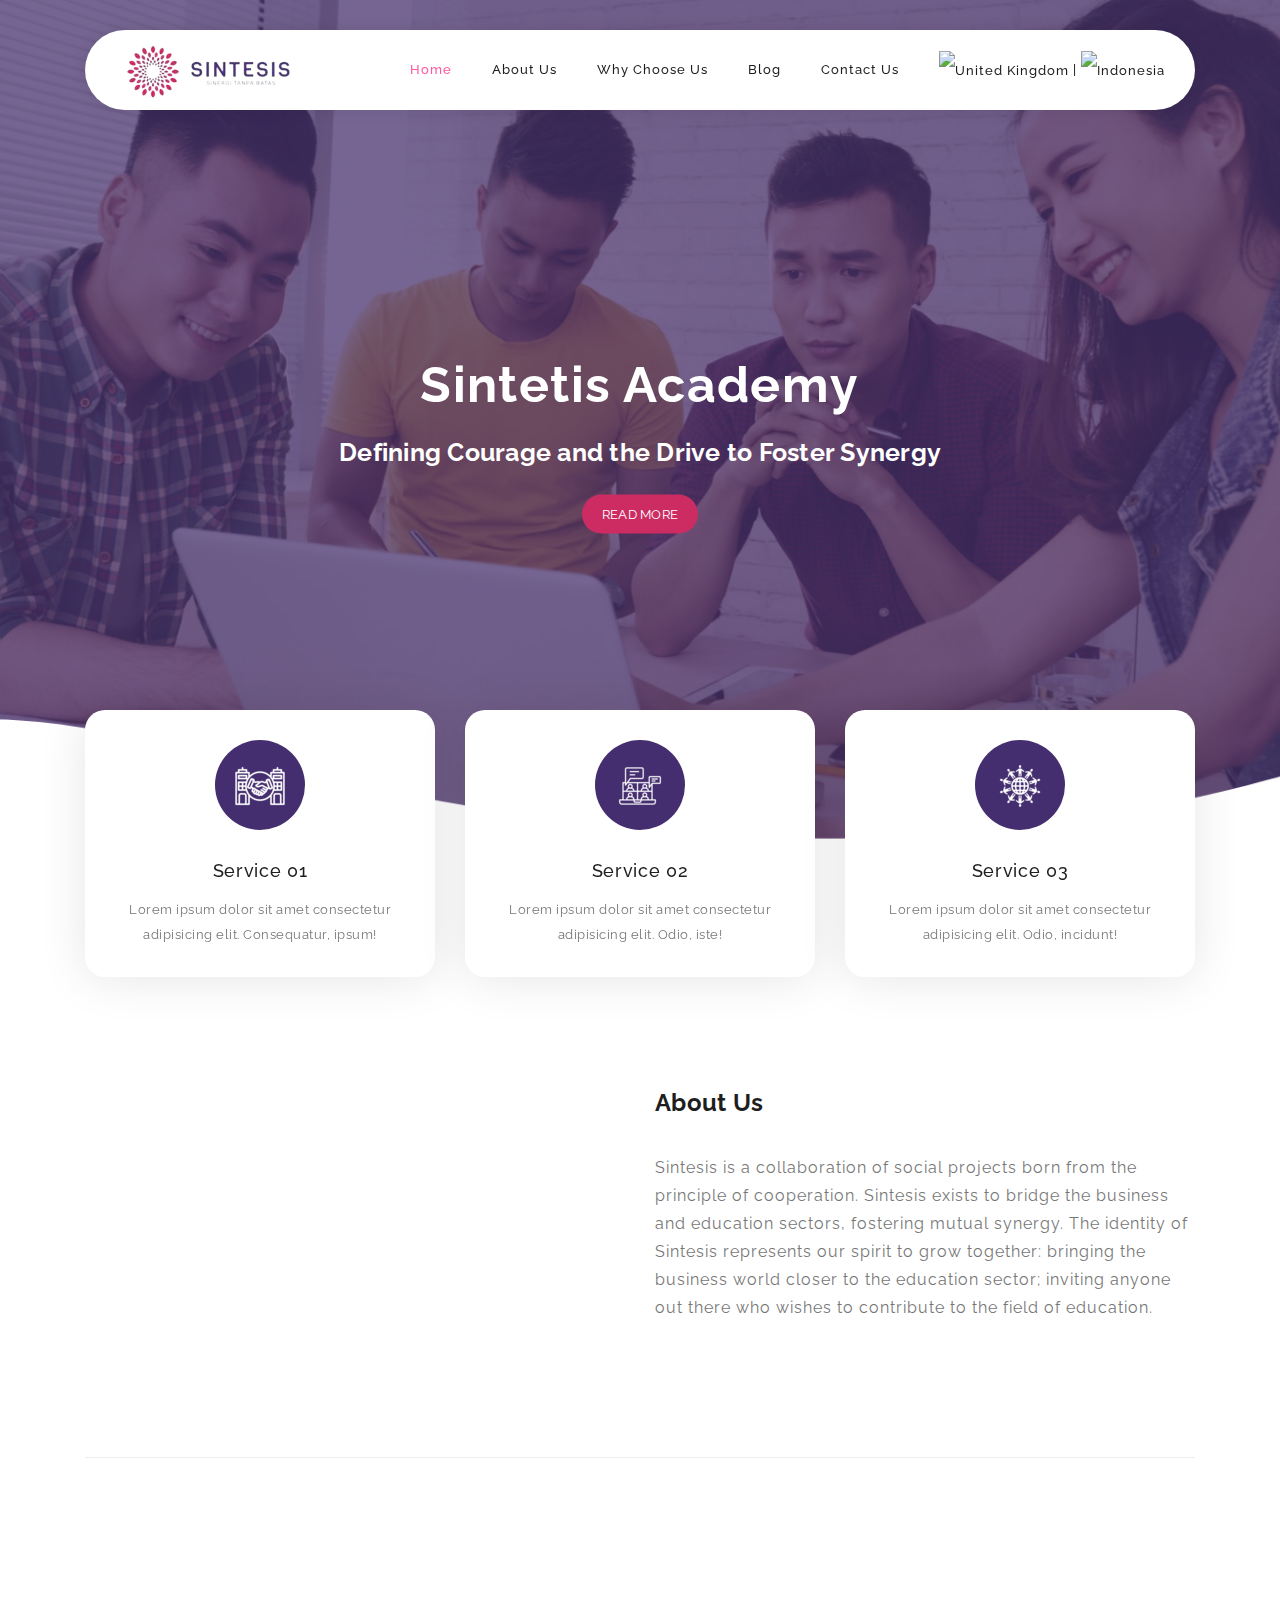
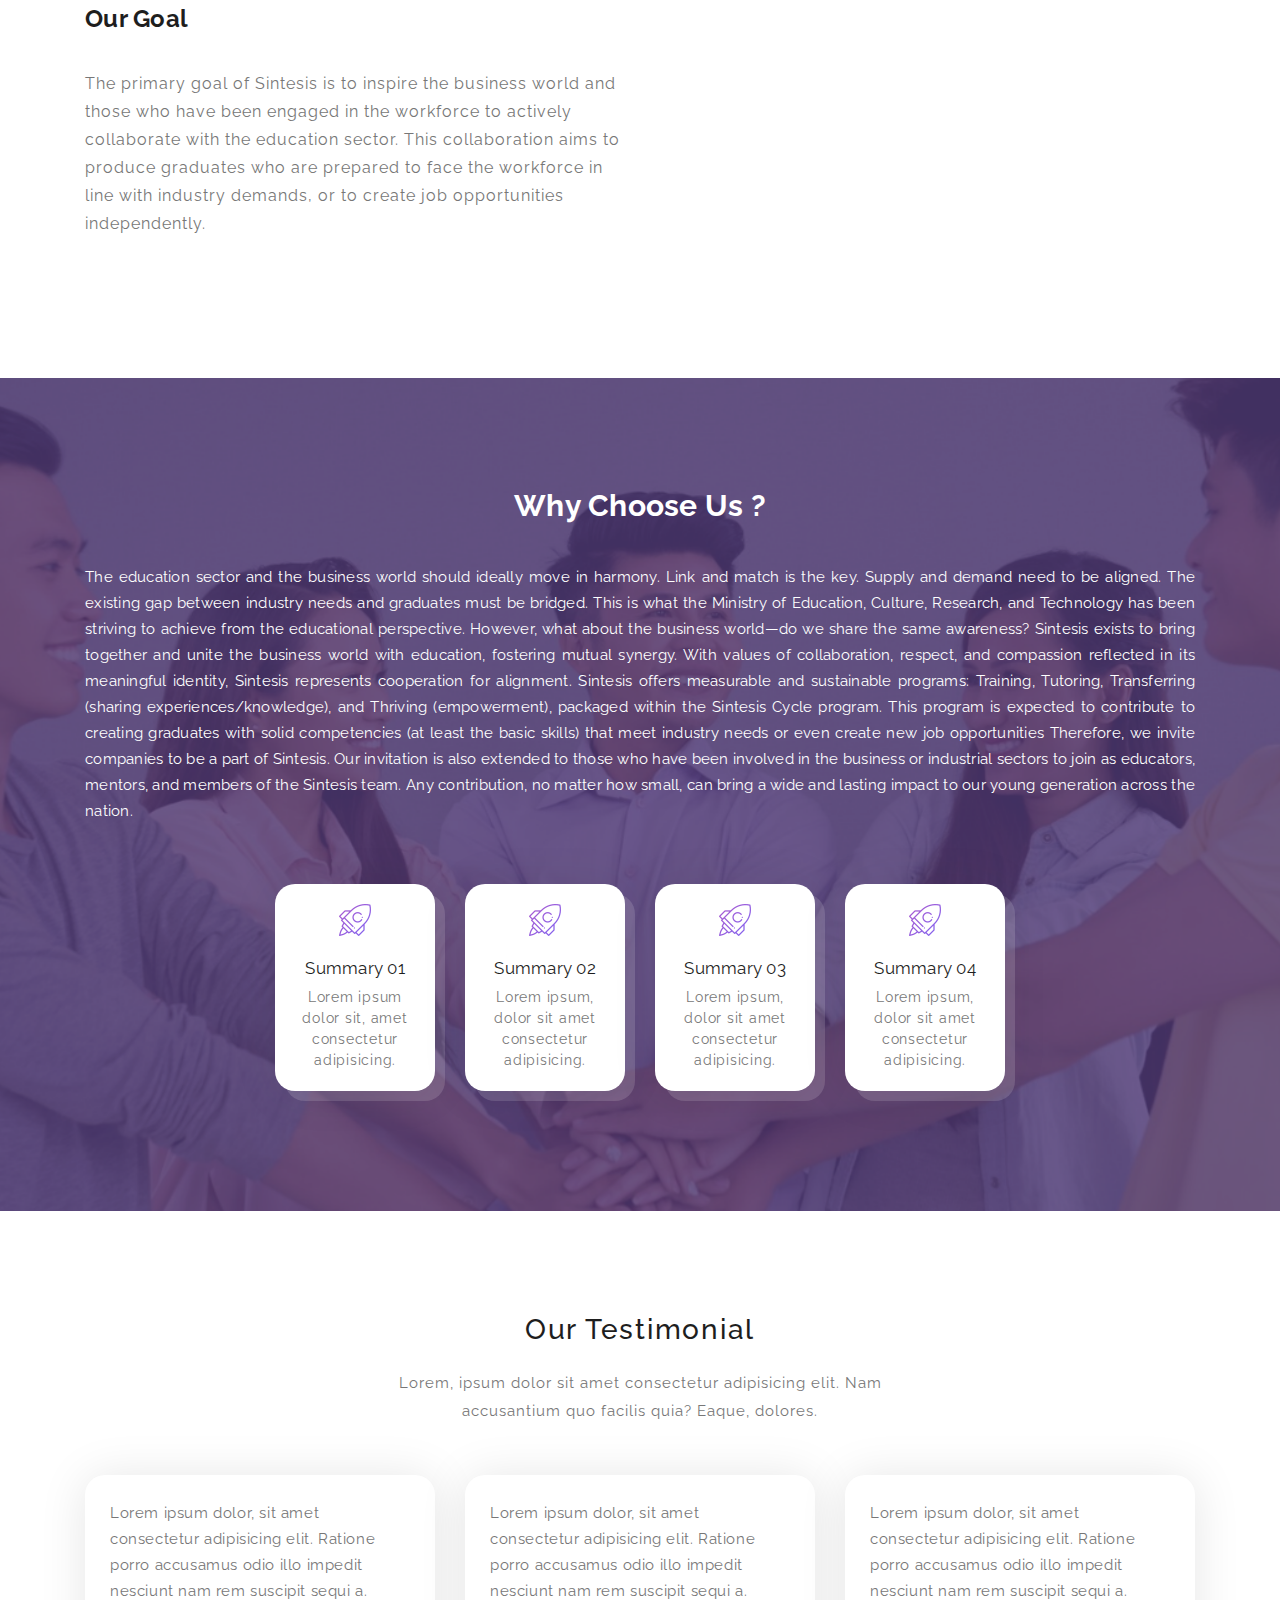
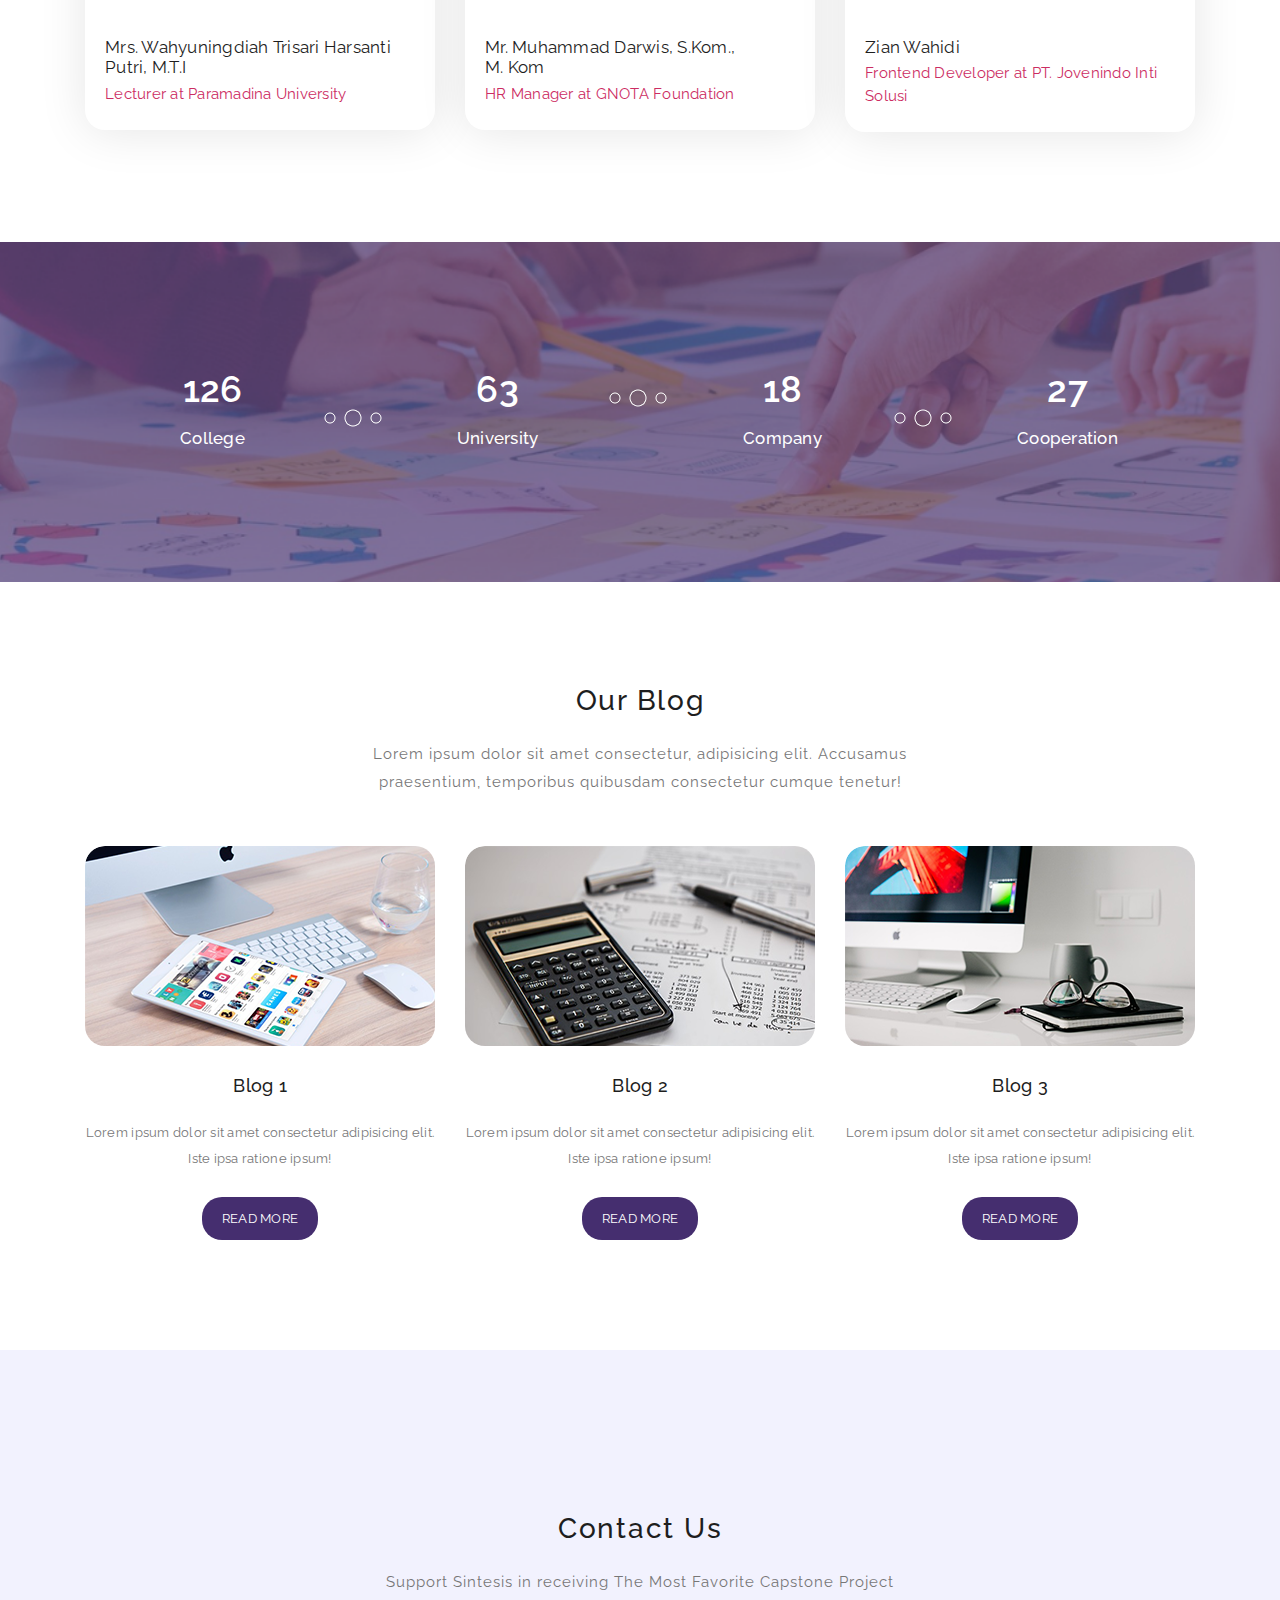
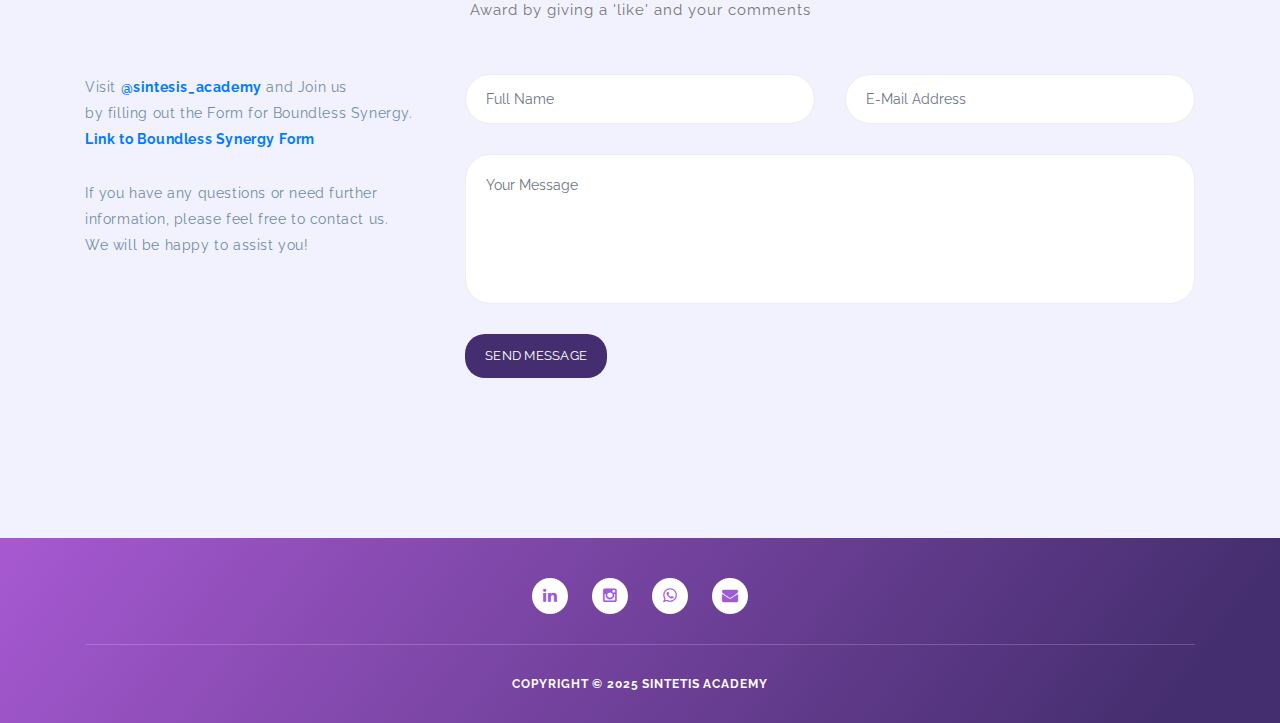
==== EN/index.html @ 459bd663 "add EN language" ====
<!DOCTYPE html>
<html lang="en">

  <head>

    <meta charset="utf-8">
    <meta name="viewport" content="width=device-width, initial-scale=1, shrink-to-fit=no">
    <link href="https://fonts.googleapis.com/css?family=Raleway:100,300,400,500,700,900" rel="stylesheet">
    <link rel="shortcut icon" href="/assets/images/fav.png" type="image/svg+xml">

    <title>Sintetis Academy</title>
    <meta content="Sintetis Academy, Academy Paramadina" name="keywords">
    <meta content="Sintesis merupakan kolaborasi project sosial yang terlahir dengan mengedepankan prinsip kolaborasi. Sintesis hadir untuk mewadahi dunia usaha dan dunia pendidikan untuk saling bersinergi." name="description">
    <meta content="zianwhd" name="author">
  
    <meta prefix="og: http://ogp.me/ns#" property="og:title" content="Sintetis Academy" />
    <meta prefix="og: http://ogp.me/ns#" property="og:type" content="website" />
    <meta prefix="og: http://ogp.me/ns#" property="og:description" content="Sintesis merupakan kolaborasi project sosial yang terlahir dengan mengedepankan prinsip kolaborasi. Sintesis hadir untuk mewadahi dunia usaha dan dunia pendidikan untuk saling bersinergi." />
    <meta prefix="og: http://ogp.me/ns#" property="og:image" content="https://ziianw.github.io/sintetis-academy/assets/images/highlight.png" />
    <meta prefix="og: http://ogp.me/ns#" property="og:url" content="https://ziianw.github.io/sintetis-academy" />

    <!-- Additional CSS Files -->
    <link rel="stylesheet" type="text/css" href="/assets/css/bootstrap.min.css">
    <link rel="stylesheet" href="/assets/css/style.css">
    <link rel="stylesheet" type="text/css" href="/assets/css/font-awesome.css">
    </head>
    
    <body>
    
    <!-- ***** Preloader Start ***** -->
    <!-- <div id="preloader">
        <div class="jumper">
            <div></div>
            <div></div>
            <div></div>
        </div>
    </div>   -->
    <!-- ***** Preloader End ***** -->
    
    
    <!-- ***** Header Area Start ***** -->
    <header class="header-area header-sticky">
        <div class="container">
            <div class="row">
                <div class="col-12">
                    <nav class="main-nav">
                        <!-- ***** Logo Start ***** -->
                        <a href="#" class="logo">
                            <img src="/assets/images/sintetisacademy.png" alt="Sintetis Academy"/>
                        </a>
                        <!-- ***** Logo End ***** -->
                        <!-- ***** Menu Start ***** -->
                        <ul class="nav">
                            <li><a href="#home" class="active">Home</a></li>
                            <li><a href="#aboutus">About Us</a></li>
                            <li><a href="#whyus">Why Choose Us</a></li>
                            <li><a href="#blog">Blog</a></li>
                            <li><a href="#contact-us">Contact Us</a></li>
                            <li>
                                <a href="/index.html" class="language-switch active-en">
                                    <img src="https://flagcdn.com/40x30/gb.png" 
                                         srcset="https://flagcdn.com/80x60/gb.png 2x, https://flagcdn.com/120x90/gb.png 3x" 
                                         width="30" height="20" alt="United Kingdom" class="flag gb">
                                    <span class="divider">|</span>
                                    <img src="https://flagcdn.com/40x30/id.png" 
                                         srcset="https://flagcdn.com/80x60/id.png 2x, https://flagcdn.com/120x90/id.png 3x" 
                                         width="30" height="20" alt="Indonesia" class="flag id">
                                </a>
                            </li>
                        </ul>
                        <a class='menu-trigger'>
                            <span>Menu</span>
                        </a>
                        <!-- ***** Menu End ***** -->
                    </nav>
                </div>
            </div>
        </div>
    </header>
    <!-- ***** Header Area End ***** -->

    <!-- ***** Welcome Area Start ***** -->
    <div class="welcome-area" id="home">

        <!-- ***** Header Text Start ***** -->
        <div class="header-text">
            <div class="container">
                <div class="row">
                    <div class="offset-xl-1 col-xl-10 offset-lg-2 col-lg-8 col-md-12 col-sm-12" style="text-align: center;">
                        <h1 style="font-size: 50px;"><strong>Sintetis Academy</strong></h1>
                        <p><strong>Defining Courage and the Drive to Foster Synergy</strong></p>
                        <a href="#aboutus" class="main-button-slider">Read More</a>
                    </div>
                </div>
            </div>
        </div>
        <!-- ***** Header Text End ***** -->
    </div>
    <!-- ***** Welcome Area End ***** -->

    <!-- ***** Features Small Start ***** -->
    <section class="section home-feature">
        <div class="container">
            <div class="row">
                <div class="col-lg-12">
                    <div class="row">
                        <!-- ***** Features Small Item Start ***** -->
                        <div class="col-lg-4 col-md-6 col-sm-6 col-12" data-scroll-reveal="enter bottom move 50px over 0.6s after 0.2s">
                            <div class="features-small-item">
                                <div class="icon">
                                    <i><img src="/assets/images/service (1).png" alt=""></i>
                                </div>
                                <h5 class="features-title">Service 01</h5>
                                <p>Lorem ipsum dolor sit amet consectetur adipisicing elit. Consequatur, ipsum!</p>
                            </div>
                        </div>
                        <!-- ***** Features Small Item End ***** -->

                        <!-- ***** Features Small Item Start ***** -->
                        <div class="col-lg-4 col-md-6 col-sm-6 col-12" data-scroll-reveal="enter bottom move 50px over 0.6s after 0.4s">
                            <div class="features-small-item">
                                <div class="icon">
                                    <i><img src="/assets/images/service (2).png" alt=""></i>
                                </div>
                                <h5 class="features-title">Service 02</h5>
                                <p>Lorem ipsum dolor sit amet consectetur adipisicing elit. Odio, iste!</p>
                            </div>
                        </div>
                        <!-- ***** Features Small Item End ***** -->

                        <!-- ***** Features Small Item Start ***** -->
                        <div class="col-lg-4 col-md-6 col-sm-6 col-12" data-scroll-reveal="enter bottom move 50px over 0.6s after 0.6s">
                            <div class="features-small-item">
                                <div class="icon">
                                    <i><img src="/assets/images/service (3).png" alt=""></i>
                                </div>
                                <h5 class="features-title">Service 03</h5>
                                <p>Lorem ipsum dolor sit amet consectetur adipisicing elit. Odio, incidunt!</p>
                            </div>
                        </div>
                        <!-- ***** Features Small Item End ***** -->
                    </div>
                </div>
            </div>
        </div>
    </section>
    <!-- ***** Features Small End ***** -->

    <!-- ***** Features Big Item Start ***** -->
    <section class="section padding-top-70 padding-bottom-0" id="aboutus">
        <div class="container">
            <div class="row">
                <div class="col-lg-5 col-md-12 col-sm-12 align-self-center" data-scroll-reveal="enter left move 30px over 0.6s after 0.4s">
                    <img src="/assets/images/left-image.png" class="rounded img-fluid d-block mx-auto" alt="App">
                </div>
                <div class="col-lg-1"></div>
                <div class="col-lg-6 col-md-12 col-sm-12 align-self-center mobile-top-fix">
                    <div class="left-heading">
                        <h2 class="section-title"><strong>About Us</strong></h2>
                    </div>
                    <div class="left-text">
                        <p>Sintesis is a collaboration of social projects born from the principle of cooperation. Sintesis exists to bridge the business and education sectors, fostering mutual synergy. The identity of Sintesis represents our spirit to grow together: bringing the business world closer to the education sector; inviting anyone out there who wishes to contribute to the field of education.</p>
                    </div>
                </div>
            </div>
            <div class="row">
                <div class="col-lg-12">
                    <div class="hr"></div>
                </div>
            </div>
        </div>
    </section>
    <!-- ***** Features Big Item End ***** -->

    <!-- ***** Features Big Item Start ***** -->
    <section class="section padding-bottom-100">
        <div class="container">
            <div class="row">
                <div class="col-lg-6 col-md-12 col-sm-12 align-self-center mobile-bottom-fix">
                    <div class="left-heading">
                        <h2 class="section-title"><strong>Our Goal</strong></h2>
                    </div>
                    <div class="left-text">
                        The primary goal of Sintesis is to inspire the business world and those who have been engaged in the workforce to actively collaborate with the education sector. This collaboration aims to produce graduates who are prepared to face the workforce in line with industry demands, or to create job opportunities independently.
                    </div>
                </div>
                <div class="col-lg-1"></div>
                <div class="col-lg-5 col-md-12 col-sm-12 align-self-center mobile-bottom-fix-big" data-scroll-reveal="enter right move 30px over 0.6s after 0.4s">
                    <img src="/assets/images/right-image.png" class="rounded img-fluid d-block mx-auto" alt="App">
                </div>
            </div>
        </div>
    </section>
    <!-- ***** Features Big Item End ***** -->

    <!-- ***** Home Parallax Start ***** -->
    <section class="mini" id="whyus">
        <div class="mini-content">
            <div class="container">
                <div class="row">
                    <div class="col-lg-12">
                        <div class="info">
                            <h1><strong>Why Choose Us ?</strong></h1>
                            <p>The education sector and the business world should ideally move in harmony. Link and match is the key. Supply and demand need to be aligned. The existing gap between industry needs and graduates must be bridged. This is what the Ministry of Education, Culture, Research, and Technology has been striving to achieve from the educational perspective. However, what about the business world—do we share the same awareness?
                                Sintesis exists to bring together and unite the business world with education, fostering mutual synergy. With values of collaboration, respect, and compassion reflected in its meaningful identity, Sintesis represents cooperation for alignment. Sintesis offers measurable and sustainable programs: Training, Tutoring, Transferring (sharing experiences/knowledge), and Thriving (empowerment), packaged within the Sintesis Cycle program. This program is expected to contribute to creating graduates with solid competencies (at least the basic skills) that meet industry needs or even create new job opportunities
                                Therefore, we invite companies to be a part of Sintesis. Our invitation is also extended to those who have been involved in the business or industrial sectors to join as educators, mentors, and members of the Sintesis team. Any contribution, no matter how small, can bring a wide and lasting impact to our young generation across the nation.</p>
                        </div>
                    </div>
                </div>

                <!-- ***** Mini Box Start ***** -->
                <div class="row justify-content-center">
                    <div class="col-lg-2 col-md-3 col-sm-6 col-6">
                        <a href="#" class="mini-box">
                            <i><img src="/assets/images/work-process-item-01.png" alt=""></i>
                            <strong>Summary 01</strong>
                            <span>Lorem ipsum dolor sit, amet consectetur adipisicing.</span>
                        </a>
                    </div>
                    <div class="col-lg-2 col-md-3 col-sm-6 col-6">
                        <a href="#" class="mini-box">
                            <i><img src="/assets/images/work-process-item-01.png" alt=""></i>
                            <strong>Summary 02</strong>
                            <span>Lorem ipsum, dolor sit amet consectetur adipisicing.</span>
                        </a>
                    </div>
                    <div class="col-lg-2 col-md-3 col-sm-6 col-6">
                        <a href="#" class="mini-box">
                            <i><img src="/assets/images/work-process-item-01.png" alt=""></i>
                            <strong>Summary 03</strong>
                            <span>Lorem ipsum, dolor sit amet consectetur adipisicing.</span>
                        </a>
                    </div>
                    <div class="col-lg-2 col-md-3 col-sm-6 col-6">
                        <a href="#" class="mini-box">
                            <i><img src="/assets/images/work-process-item-01.png" alt=""></i>
                            <strong>Summary 04</strong>
                            <span>Lorem ipsum, dolor sit amet consectetur adipisicing.</span>
                        </a>
                    </div>
                </div>
                
                <!-- ***** Mini Box End ***** -->
            </div>
        </div>
    </section>
    <!-- ***** Home Parallax End ***** -->

    <!-- ***** Testimonials Start ***** -->
    <section class="section" id="testimonials">
        <div class="container">
            <!-- ***** Section Title Start ***** -->
            <div class="row">
                <div class="col-lg-12">
                    <div class="center-heading">
                        <h2 class="section-title">Our Testimonial</h2>
                    </div>
                </div>
                <div class="offset-lg-3 col-lg-6">
                    <div class="center-text">
                        <p>Lorem, ipsum dolor sit amet consectetur adipisicing elit. Nam accusantium quo facilis quia? Eaque, dolores.</p>
                    </div>
                </div>
            </div>
            <!-- ***** Section Title End ***** -->

            <div class="row">
                <!-- ***** Testimonials Item Start ***** -->
                <div class="col-lg-4 col-md-6 col-sm-12">
                    <div class="team-item">
                        <div class="team-content">
                            <p>Lorem ipsum dolor, sit amet consectetur adipisicing elit. Ratione porro accusamus odio illo impedit nesciunt nam rem suscipit sequi a.</p>
                            <div class="team-info">
                                <h3 class="user-name">Mrs. Wahyuningdiah Trisari Harsanti Putri, M.T.I</h3>
                                <span>Lecturer at Paramadina University</span>
                            </div>
                        </div>
                    </div>
                </div>
                <!-- ***** Testimonials Item End ***** -->
                
                <!-- ***** Testimonials Item Start ***** -->
                <div class="col-lg-4 col-md-6 col-sm-12">
                    <div class="team-item">
                        <div class="team-content">
                            <p>Lorem ipsum dolor, sit amet consectetur adipisicing elit. Ratione porro accusamus odio illo impedit nesciunt nam rem suscipit sequi a.</p>
                            <div class="team-info">
                                <h3 class="user-name">Mr. Muhammad Darwis, S.Kom., <br> M. Kom</h3>
                                <span>HR Manager at GNOTA Foundation</span>
                            </div>
                        </div>
                    </div>
                </div>
                <!-- ***** Testimonials Item End ***** -->
                
                <!-- ***** Testimonials Item Start ***** -->
                <div class="col-lg-4 col-md-6 col-sm-12">
                    <div class="team-item">
                        <div class="team-content">
                            <p>Lorem ipsum dolor, sit amet consectetur adipisicing elit. Ratione porro accusamus odio illo impedit nesciunt nam rem suscipit sequi a.</p>
                            <div class="team-info">
                                <h3 class="user-name">Zian Wahidi</h3>
                                <span>Frontend Developer at PT. Jovenindo Inti Solusi</span>
                            </div>
                        </div>
                    </div>
                </div>
                <!-- ***** Testimonials Item End ***** -->
            </div>
        </div>
    </section>
    <!-- ***** Testimonials End ***** -->


    <!-- ***** Counter Parallax Start ***** -->
    <section class="counter">
        <div class="content">
            <div class="container">
                <div class="row">
                    <div class="col-lg-3 col-md-6 col-sm-12">
                        <div class="count-item decoration-bottom">
                            <strong>126</strong>
                            <span>College</span>
                        </div>
                    </div>
                    <div class="col-lg-3 col-md-6 col-sm-12">
                        <div class="count-item decoration-top">
                            <strong>63</strong>
                            <span>University</span>
                        </div>
                    </div>
                    <div class="col-lg-3 col-md-6 col-sm-12">
                        <div class="count-item decoration-bottom">
                            <strong>18</strong>
                            <span>Company</span>
                        </div>
                    </div>
                    <div class="col-lg-3 col-md-6 col-sm-12">
                        <div class="count-item">
                            <strong>27</strong>
                            <span>Cooperation</span>
                        </div>
                    </div>
                </div>
            </div>
        </div>
    </section>
    <!-- ***** Counter Parallax End ***** -->   

    <!-- ***** Blog Start ***** -->
    <section class="section" id="blog">
        <div class="container">
            <!-- ***** Section Title Start ***** -->
            <div class="row">
                <div class="col-lg-12">
                    <div class="center-heading">
                        <h2 class="section-title">Our Blog</h2>
                    </div>
                </div>
                <div class="offset-lg-3 col-lg-6">
                    <div class="center-text">
                        <p>Lorem ipsum dolor sit amet consectetur, adipisicing elit. Accusamus praesentium, temporibus quibusdam consectetur cumque tenetur!</p>
                    </div>
                </div>
            </div>
            <!-- ***** Section Title End ***** -->

            <div class="row">
                <div class="col-lg-4 col-md-6 col-sm-12">
                    <div class="blog-post-thumb">
                        <div class="img">
                            <img src="/assets/images/blog-item-01.png" alt="">
                        </div>
                        <div class="blog-content">
                            <h3>
                                <a href="#">Blog 1</a>
                            </h3>
                            <div class="text">
                            Lorem ipsum dolor sit amet consectetur adipisicing elit. Iste ipsa ratione ipsum!
                            </div>
                            <a href="#" class="main-button">Read More</a>
                        </div>
                    </div>
                </div>
                <div class="col-lg-4 col-md-6 col-sm-12">
                    <div class="blog-post-thumb">
                        <div class="img">
                            <img src="/assets/images/blog-item-02.png" alt="">
                        </div>
                        <div class="blog-content">
                            <h3>
                                <a href="#">Blog 2</a>
                            </h3>
                            <div class="text">
                                Lorem ipsum dolor sit amet consectetur adipisicing elit. Iste ipsa ratione ipsum!
                            </div>
                            <a href="#" class="main-button">Read More</a>
                        </div>
                    </div>
                </div>
                <div class="col-lg-4 col-md-6 col-sm-12">
                    <div class="blog-post-thumb">
                        <div class="img">
                            <img src="/assets/images/blog-item-03.png" alt="">
                        </div>
                        <div class="blog-content">
                            <h3>
                                <a href="#">Blog 3</a>
                            </h3>
                            <div class="text">
                                Lorem ipsum dolor sit amet consectetur adipisicing elit. Iste ipsa ratione ipsum!
                            </div>
                            <a href="#" class="main-button">Read More</a>
                        </div>
                    </div>
                </div>
            </div>
        </div>
    </section>
    <!-- ***** Blog End ***** -->

    <!-- ***** Contact Us Start ***** -->
    <section class="section colored" id="contact-us">
        <div class="container">
            <!-- ***** Section Title Start ***** -->
            <div class="row">
                <div class="col-lg-12">
                    <div class="center-heading">
                        <h2 class="section-title">Contact Us</h2>
                    </div>
                </div>
                <div class="offset-lg-3 col-lg-6">
                    <div class="center-text">
                        <p>Support Sintesis in receiving The Most Favorite Capstone Project Award by giving a 'like' and your comments</p>
                    </div>
                </div>
            </div>
            <!-- ***** Section Title End ***** -->

            <div class="row">
                <!-- ***** Contact Text Start ***** -->
                <div class="col-lg-4 col-md-6 col-sm-12">
                    <div class="contact-text">
                        <p>Visit <a href="https://www.instagram.com/sintesis_academy/"><strong>@sintesis_academy</strong></a> and Join us <br> by filling out the Form for Boundless Synergy. <a href="https://forms.gle/afXEuDGuFqUhrHns8"><strong>Link to Boundless Synergy Form</strong></a></p>
                        <p>If you have any questions or need further information, please feel free to contact us. <br> We will be happy to assist you!</p>
                    </div>
                </div>
                <!-- ***** Contact Text End ***** -->

                <!-- ***** Contact Form Start ***** -->
                <div class="col-lg-8 col-md-6 col-sm-12">
                    <div class="contact-form">
                        <form action="" method="post" name="sintesis-form">
                          <div class="row">
                            <div class="col-lg-6 col-md-12 col-sm-12">
                              <fieldset>
                                <input name="Name" type="text" class="form-control" id="name" placeholder="Full Name" required="">
                              </fieldset>
                            </div>
                            <div class="col-lg-6 col-md-12 col-sm-12">
                              <fieldset>
                                <input name="Email" type="email" class="form-control" id="email" placeholder="E-Mail Address" required="">
                              </fieldset>
                            </div>
                            <div class="col-lg-12">
                              <fieldset>
                                <textarea name="Message" rows="6" class="form-control" id="message" placeholder="Your Message" required=""></textarea>
                              </fieldset>
                            </div>
                            <div class="col-lg-12">
                              <fieldset>
                                <button type="submit" id="form-submit" class="main-button">Send Message</button>
                              </fieldset>
                            </div>
                          </div>
                        </form>
                    </div>
                </div>
                <!-- ***** Contact Form End ***** -->
            </div>
        </div>
    </section>
    <!-- ***** Contact Us End ***** -->
    
    <!-- ***** Footer Start ***** -->
    <footer>
        <div class="container">
            <div class="row">
                <div class="col-lg-12 col-md-12 col-sm-12">
                    <ul class="social">
                        <li><a href="#"><i class="fa fa-linkedin"></i></a></li>
                        <li><a href="https://www.instagram.com/sintesis_academy/"><i class="fa fa-instagram"></i></a></li>
                        <li><a href="#"><i class="fa fa-whatsapp"></i></a></li>
                        <li><a href="#"><i class="fa fa-envelope"></i></a></li>
                    </ul>
                </div>
            </div>
            <div class="row">
                <div class="col-lg-12">
                    <p class="copyright"><strong>Copyright &copy; 2025 Sintetis Academy</strong></p>
                </div>
            </div>
        </div>
    </footer>
    
    <!-- jQuery -->
    <script src="/assets/js/jquery-2.1.0.min.js"></script>

    <!-- Bootstrap -->
    <script src="/assets/js/popper.js"></script>
    <script src="/assets/js/bootstrap.min.js"></script>

    <!-- Plugins -->
    <script src="/assets/js/scrollreveal.min.js"></script>
    <script src="/assets/js/waypoints.min.js"></script>
    <script src="/assets/js/jquery.counterup.min.js"></script>
    <script src="/assets/js/imgfix.min.js"></script> 
    
    <!-- Global Init -->
    <script src="/assets/js/custom.js"></script>

  </body>
</html>
---- assets/css/style.css ----
/* 
---------------------------------------------
font & reset css
--------------------------------------------- 
*/
@import url("https://fonts.googleapis.com/css?family=Raleway:100,300,400,500,700,900");
/* 
---------------------------------------------
reset
--------------------------------------------- 
*/
html, body, div, span, applet, object, iframe, h1, h2, h3, h4, h5, h6, p, blockquote, div
pre, a, abbr, acronym, address, big, cite, code, del, dfn, em, font, img, ins, kbd, q,
s, samp, small, strike, strong, sub, sup, tt, var, b, u, i, center, dl, dt, dd, ol, ul, li,
figure, header, nav, section, article, aside, footer, figcaption {
  margin: 0;
  padding: 0;
  border: 0;
  outline: 0;
}

.clearfix:after {
  content: ".";
  display: block;
  clear: both;
  visibility: hidden;
  line-height: 0;
  height: 0;
}

.clearfix {
  display: inline-block;
}

html[xmlns] .clearfix {
  display: block;
}

* html .clearfix {
  height: 1%;
}

ul, li {
  padding: 0;
  margin: 0;
  list-style: none;
}

header, nav, section, article, aside, footer, hgroup {
  display: block;
}

* {
  box-sizing: border-box;
}

html, body {
  font-family: "Raleway", sans-serif;
  font-weight: 400;
  background-color: #fff;
  font-size: 16px;
  -ms-text-size-adjust: 100%;
  -webkit-font-smoothing: antialiased;
  -moz-osx-font-smoothing: grayscale;
}

a {
  text-decoration: none !important;
}

h1, h2, h3, h4, h5, h6 {
  margin-top: 0px;
  margin-bottom: 0px;
}

ul {
  margin-bottom: 0px;
}

/* 
---------------------------------------------
global styles
--------------------------------------------- 
*/
html,
body {
  background: #fff;
  font-family: "Raleway", sans-serif;
}

::selection {
  background: rgb(204, 44, 98);
  color: #fff;
}

::-moz-selection {
  background: rgb(204, 44, 98);
  color: #fff;
}

.section {
  position: relative;
  padding-top: 100px;
  padding-bottom: 80px;
}

.section.colored {
  background: #f2f2fe;
}

.hr {
  bottom: 0px;
  width: 100%;
  height: 1px;
  margin-top: 100px;
  border-bottom: 1px solid #eee;
}

.left-heading.light .section-title {
  color: #ffffff;
}

.left-heading .section-title {
  font-weight: 500;
  font-size: 24px;
  line-height: 42px;
  color: #1e1e1e;
  letter-spacing: 0.25px;
  margin-bottom: 30px;
  position: relative;
}

.center-heading {
  text-align: center;
}

.center-heading .section-title {
  font-weight: 500;
  font-size: 28px;
  color: #1e1e1e;
  letter-spacing: 1.75px;
  line-height: 38px;
  margin-bottom: 20px;
}

.center-heading.colored .section-title {
  color: #ffffff;
}

.center-text {
  text-align: center;
  font-weight: 400;
  font-size: 16px;
  color: #777;
  line-height: 28px;
  letter-spacing: 1px;
  margin-bottom: 50px;
}

.center-text.colored {
  color: #fff;
}

.center-text p {
  font-size: 15px;
  color: #777;
  margin-bottom: 30px;
}

.left-text {
  font-weight: 400;
  font-size: 16px;
  color: #777;
  line-height: 28px;
  letter-spacing: 1px;
}

.left-text.light {
  color: #fff;
}

.left-text p {
  margin-bottom: 30px;
}

.left-text p.dark {
  color: #3B566E;
}

.padding-bottom-top-60 {
  padding-top: 60px !important;
  padding-bottom: 60px !important;
}

.padding-bottom-80 {
  padding-bottom: 80px !important;
}

.padding-bottom-100 {
  padding-bottom: 100px !important;
}

.border-bottom {
  border-bottom: 1px solid #eee !important;
}

.mbottom-30 {
  margin-bottom: 30px !important;
}

.align-self-center {
  -ms-flex-item-align: center !important;
  align-self: center !important;
}

.align-self-bottom {
  -ms-flex-item-align: flex-end !important;
  align-self: flex-end !important;
}

.padding-bottom-0 {
  padding-bottom: 0px !important;
}

.padding-top-0 {
  padding-top: 0px !important;
}

.padding-top-80 {
  padding-top: 80px !important;
}

.padding-top-70 {
  padding-top: 70px !important;
}

.padding-top-20 {
  padding-top: 20px !important;
}

.margin-bottom-0 {
  margin-bottom: 0px !important;
}

.margin-bottom-30 {
  margin-bottom: 30px !important;
}

.margin-top-30 {
  margin-top: 30px !important;
}

.margin-top-15 {
  margin-top: 15px !important;
}

.margin-bottom-45 {
  margin-bottom: 45px !important;
}

.margin-bottom-20 {
  margin-bottom: 20px !important;
}

.margin-bottom-60 {
  margin-bottom: 60px !important;
}

.margin-bottom-100 {
  margin-bottom: 100px !important;
}

@media (max-width: 991px) {
  html, body {
    overflow-x: hidden;
  }
  .mobile-top-fix {
    margin-top: 30px;
    margin-bottom: 0px;
  }
  .mobile-bottom-fix {
    margin-bottom: 30px;
  }
  .mobile-bottom-fix-big {
    margin-bottom: 60px;
  }
}

a.main-button-slider {
  font-size: 13px;
  border-radius: 20px;
  padding: 12px 20px;
  background-color: #cc2c62;
  text-transform: uppercase;
  color: #fff;
  letter-spacing: 0.25px;
  -webkit-transition: all 0.3s ease 0s;
  -moz-transition: all 0.3s ease 0s;
  -o-transition: all 0.3s ease 0s;
  transition: all 0.3s ease 0s;
}

a.main-button-slider:hover {
  background-color: #452e6f;
}

a.main-button {
  font-size: 13px;
  border-radius: 20px;
  padding: 12px 20px;
  background-color: #452e6f;
  text-transform: uppercase;
  color: #fff;
  letter-spacing: 0.25px;
  -webkit-transition: all 0.3s ease 0s;
  -moz-transition: all 0.3s ease 0s;
  -o-transition: all 0.3s ease 0s;
  transition: all 0.3s ease 0s;
}

a.main-button:hover {
  background-color: rgb(204, 44, 98);
}

button.main-button {
  outline: none;
  border: none;
  cursor: pointer;
  font-size: 13px;
  border-radius: 20px;
  padding: 12px 20px;
  background-color: #452e6f;
  text-transform: uppercase;
  color: #fff;
  letter-spacing: 0.25px;
  -webkit-transition: all 0.3s ease 0s;
  -moz-transition: all 0.3s ease 0s;
  -o-transition: all 0.3s ease 0s;
  transition: all 0.3s ease 0s;
}

button.main-button:hover {
  background-color: rgb(204, 44, 98);
}


/* 
---------------------------------------------
header
--------------------------------------------- 
*/
.header-area {
  position: fixed;
  top: 30px;
  left: 0px;
  right: 0px;
  z-index: 100;
  height: 100px;
  -webkit-transition: all 0.3s ease 0s;
  -moz-transition: all 0.3s ease 0s;
  -o-transition: all 0.3s ease 0s;
  transition: all 0.3s ease 0s;
}

.header-area .main-nav {
  box-shadow: 0px 0px 15px rgba(0,0,0,0.1);
  border-radius: 40px;
  min-height: 80px;
  background: #fff;
}

.header-area .main-nav .logo {
  float: left;
  margin-left: 30px;
}

.header-area .main-nav .logo img {
  -webkit-transition: all 0.3s ease 0s;
  -moz-transition: all 0.3s ease 0s;
  -o-transition: all 0.3s ease 0s;
  transition: all 0.3s ease 0s;
}

.header-area .main-nav .nav {
  float: right;
  margin-top: 27px;
  margin-left: 0px;
  margin-right: 30px;
  -webkit-transition: all 0.3s ease 0s;
  -moz-transition: all 0.3s ease 0s;
  -o-transition: all 0.3s ease 0s;
  transition: all 0.3s ease 0s;
  position: relative;
  z-index: 999;
}

.header-area .main-nav .nav li {
  padding-left: 20px;
  padding-right: 20px;
}

.header-area .main-nav .nav li:last-child {
  padding-right: 0px;
}

.header-area .main-nav .nav li a {
  display: block;
  font-weight: 500;
  font-size: 13px;
  color: #fff;
  -webkit-transition: all 0.3s ease 0s;
  -moz-transition: all 0.3s ease 0s;
  -o-transition: all 0.3s ease 0s;
  transition: all 0.3s ease 0s;
  height: 40px;
  line-height: 40px;
  border: transparent;
  letter-spacing: 1px;
}

.header-area .main-nav .nav li a:hover {
  color: #ff589e;
}

.header-area .main-nav .menu-trigger {
  cursor: pointer;
  display: block;
  position: absolute;
  top: 23px;
  width: 32px;
  height: 40px;
  text-indent: -9999em;
  z-index: 99;
  right: 40px;
  display: none;
}

.header-area .main-nav .menu-trigger span,
.header-area .main-nav .menu-trigger span:before,
.header-area .main-nav .menu-trigger span:after {
  -moz-transition: all 0.4s;
  -o-transition: all 0.4s;
  -webkit-transition: all 0.4s;
  transition: all 0.4s;
  background-color: #3B566E;
  display: block;
  position: absolute;
  width: 30px;
  height: 2px;
  left: 0;
}

.header-area .main-nav .menu-trigger span:before,
.header-area .main-nav .menu-trigger span:after {
  -moz-transition: all 0.4s;
  -o-transition: all 0.4s;
  -webkit-transition: all 0.4s;
  transition: all 0.4s;
  background-color: #3B566E;
  display: block;
  position: absolute;
  width: 30px;
  height: 2px;
  left: 0;
  width: 75%;
}

.header-area .main-nav .menu-trigger span:before,
.header-area .main-nav .menu-trigger span:after {
  content: "";
}

.header-area .main-nav .menu-trigger span {
  top: 16px;
}

.header-area .main-nav .menu-trigger span:before {
  -moz-transform-origin: 33% 100%;
  -ms-transform-origin: 33% 100%;
  -webkit-transform-origin: 33% 100%;
  transform-origin: 33% 100%;
  top: -10px;
  z-index: 10;
}

.header-area .main-nav .menu-trigger span:after {
  -moz-transform-origin: 33% 0;
  -ms-transform-origin: 33% 0;
  -webkit-transform-origin: 33% 0;
  transform-origin: 33% 0;
  top: 10px;
}

.header-area .main-nav .menu-trigger.active span,
.header-area .main-nav .menu-trigger.active span:before,
.header-area .main-nav .menu-trigger.active span:after {
  background-color: transparent;
  width: 100%;
}

.header-area .main-nav .menu-trigger.active span:before {
  -moz-transform: translateY(6px) translateX(1px) rotate(45deg);
  -ms-transform: translateY(6px) translateX(1px) rotate(45deg);
  -webkit-transform: translateY(6px) translateX(1px) rotate(45deg);
  transform: translateY(6px) translateX(1px) rotate(45deg);
  background-color: #3B566E;
}

.header-area .main-nav .menu-trigger.active span:after {
  -moz-transform: translateY(-6px) translateX(1px) rotate(-45deg);
  -ms-transform: translateY(-6px) translateX(1px) rotate(-45deg);
  -webkit-transform: translateY(-6px) translateX(1px) rotate(-45deg);
  transform: translateY(-6px) translateX(1px) rotate(-45deg);
  background-color: #3B566E;
}

.header-area.header-sticky {
  min-height: 80px;
}

.header-area.header-sticky .logo {
  margin-top: 12px;
}

.header-area.header-sticky .nav {
  margin-top: 20px !important;
}

.header-area.header-sticky .nav li a {
  color: #1e1e1e;
}

.header-area.header-sticky .nav li a.active {
  color: #ff589e;
}

@media (max-width: 1200px) {
  .header-area .main-nav .nav li {
    padding-left: 12px;
    padding-right: 12px;
  }
  .header-area .main-nav:before {
    display: none;
  }
}

@media (max-width: 991px) {
  .header-area {
    padding: 0px 15px;
    height: 80px;
    box-shadow: none;
    text-align: center;
  }
  .header-area .container {
    padding: 0px;
  }
  .header-area .logo {
    margin-top: 10px !important;
    margin-left: 30px;
  }
  .header-area .menu-trigger {
    display: block !important;
  }
  .header-area .main-nav {
    overflow: hidden;
  }
  .header-area .main-nav .nav {
    float: none;
    width: 100%;
    margin-top: 80px !important;
    display: none;
    -webkit-transition: all 0s ease 0s;
    -moz-transition: all 0s ease 0s;
    -o-transition: all 0s ease 0s;
    transition: all 0s ease 0s;
    margin-left: 0px;
  }
  .header-area .main-nav .nav li:first-child {
    border-top: 1px solid #eee;
  }
  .header-area .main-nav .nav li {
    width: 100%;
    background: #fff;
    border-bottom: 1px solid #eee;
    padding-left: 0px !important;
    padding-right: 0px !important;
  }
  .header-area .main-nav .nav li a {
    height: 50px !important;
    line-height: 50px !important;
    padding: 0px !important;
    border: none !important;
    background: #fff !important;
    color: #3B566E !important;
  }
  .header-area .main-nav .nav li a:hover {
    background: #eee !important;
  }
}

@media (min-width: 992px) {
  .header-area .main-nav .nav {
    display: flex !important;
  }
}

/* 
---------------------------------------------
welcome
--------------------------------------------- 
*/
.welcome-area {
  overflow: hidden;
  position: relative;
  display: flex;
  align-items: center;
  justify-content: center;
  background-image: url(../images/banner-bg.png);
  background-repeat: no-repeat;
  background-position: center center;
  background-size: cover; 
  height: 100vh;
}

.welcome-area .header-text {
  position: absolute;
  top: 50%;
  transform: translateY(-55%);
  text-align: center;
  width: 100%;
}

.welcome-area .header-text h1 {
  font-weight: 500;
  font-size: 36px;
  line-height: 54px;
  letter-spacing: 1.4px;
  margin-bottom: 30px;
  color: #fff;
}

.welcome-area .header-text p {
  font-weight: 400;
  font-size: 25px;
  color: #fff;
  line-height: 20px;
  letter-spacing: 0.25px;
  margin-bottom: 40px;
  position: relative;
}

@media (max-width: 991px) {
  .welcome-area .header-text {
    top: 65% !important;
    transform: perspective(1px) translateY(-60%) !important;
    text-align: center;
  }
  .welcome-area .header-text h1 {
    text-align: center;
    color: #fff;
    margin-bottom: 15px;
  }
  .welcome-area .header-text h1 span {
    color: #fff;
  }
  .welcome-area .header-text p {
    text-align: center;
    color: #fff;
    margin-bottom: 20px;
    margin-top: 1px;
    font-size: 15px;
  }
}

@media (max-width: 820px) {
  .welcome-area .header-text {
    top: 65% !important;
    transform: perspective(1px) translateY(-60%) !important;
  }
   .welcome-area .header-text h1 {
    font-size: 22px;
    line-height: 30px;
    margin-bottom: 15px;
  }
  .welcome-area .header-text p {
    margin-bottom: 20px;
  }
}

@media (max-width: 765px) {
  .welcome-area {
    margin-bottom: 100px;
  }
  .welcome-area .header-text {
    top: 50% !important;
    transform: perspective(1px) translateY(-50%) !important;
    text-align: center;
  }
  .welcome-area .header-text .buttons {
    display: none;
  }
  .welcome-area .header-text h1 {
    font-weight: 600;
    font-size: 24px !important;
    line-height: 30px !important;
    margin-bottom: 30px !important;
  }
  .welcome-area .header-text h1 span {
    color: #fff;
  }
  .welcome-area .header-text p {
    text-align: center;
    color: #fff;
    font-size: 14px;
    line-height: 22px;
    margin-bottom: 40px;
  }
}


/* 
---------------------------------------------
features
--------------------------------------------- 
*/
.features-small-item {
  cursor: pointer;
  display: block;
  background: #FFFFFF;
  box-shadow: 0 2px 48px 0 rgba(0, 0, 0, 0.10);
  -webkit-border-radius: 20px;
  -moz-border-radius: 20px;
  border-radius: 20px;
  padding: 30px;
  text-align: center;
  -webkit-transition: all 0.3s ease 0s;
  -moz-transition: all 0.3s ease 0s;
  -o-transition: all 0.3s ease 0s;
  transition: all 0.3s ease 0s;
  position: relative;
  margin-bottom: 30px;
}

.features-small-item:hover .icon {
  background-color: rgb(204, 44, 98);
}

.features-small-item .icon {
  -webkit-transition: all 0.3s ease 0s;
  -moz-transition: all 0.3s ease 0s;
  -o-transition: all 0.3s ease 0s;
  transition: all 0.3s ease 0s;
  width: 90px;
  height: 90px;
  line-height: 90px;
  margin: auto;
  position: relative;
  margin-bottom: 30px;
  background: #452e6f;
  -webkit-border-radius: 50%;
  -moz-border-radius: 50%;
  border-radius: 50%;
}

.features-small-item .icon i {
  font-size: 18px;
  color: #fff;
}

.features-small-item .features-title {
  font-weight: 500;
  font-size: 18px;
  color: #1e1e1e;
  letter-spacing: 0.7px;
  margin-bottom: 15px;
  position: relative;
  z-index: 2;
}

.features-small-item p {
  font-weight: 400;
  font-size: 13px;
  color: #777;
  letter-spacing: 0.5px;
  line-height: 25px;
  position: relative;
  z-index: 2;
}

.features-small-item a {
  float: right;
  position: relative;
  z-index: 2;
}

.home-feature {
  padding-bottom: 0px;
  padding-top: 30px;
  margin-top: -220px;
  z-index: 9;
}

@media (max-width: 991px) {
  .home-feature {
    padding-bottom: 0px;
    padding-top: 0px;
    margin-top: 0px;
  }
}

/* 
---------------------------------------------
parallax & home seperator
--------------------------------------------- 
*/
.mini {
  min-height: 215px;
  overflow: hidden;
  position: relative;
  padding-top: 90px;
  padding-bottom: 90px;
}

.mini:before {
  content: '';
  position: absolute;
  width: 140%;
  height: 140%;
  opacity: .95;
  background-repeat: no-repeat;
  background-size: cover;
  background-position: center center;
  background-image: url(../images/work-process-bg.png);
  z-index: 2;
  top: -20%;
  left: -20%;
}

.mini .mini-content {
  position: relative;
  z-index: 3;
}

.mini .mini-content .info {
  text-align: center;
  color: #fff;
  padding-top: 20px;
  padding-bottom: 20px;
}

.mini .mini-content .info small {
  display: block;
  font-weight: 400;
  font-size: 13px;
  margin-bottom: 5px;
}

.mini .mini-content .info strong {
  font-weight: 700;
  font-size: 30px;
  margin-bottom: 40px;
  display: block;
}

.mini .mini-content .info h1 {
  color: #fff;
  font-weight: 500;
  font-size: 28px;
  letter-spacing: 0.25px;
  margin-bottom: 30px;
}

.mini .mini-content .info p {
  letter-spacing: 1px;
  margin-bottom: 40px;
  color: #fff;
  letter-spacing: 0.25px;
  line-height: 26px;
  font-weight: 400;
  font-size: 15px;
  text-align: justify;
}

.mini .mini-content .info p span {
  text-decoration: underline;
}

.mini .mini-content .mini-box {
  display: block;
  background: #fff;
  padding: 20px;
  border-radius: 20px;
  box-shadow: 0 2px 48px 0 rgba(0, 0, 0, 0.08);
  margin-bottom: 30px;
  position: relative;
  -webkit-transition: all 0.3s ease 0s;
  -moz-transition: all 0.3s ease 0s;
  -o-transition: all 0.3s ease 0s;
  transition: all 0.3s ease 0s;
  text-align: center;
}

.mini .mini-content .mini-box:hover {
  margin-top: -10px;
}

.mini .mini-content .mini-box:before {
  content: '';
  position: absolute;
  z-index: -1;
  background: #fff;
  width: 100%;
  opacity: .15;
  height: 100%;
  bottom: -10px;
  left: 0px;
  right: -20px;
  margin: auto;
  border-radius: 20px;
}

.mini .mini-content .mini-box i {
  display: block;
  font-size: 20px;
  margin-bottom: 15px;
}

.mini .mini-content .mini-box span {
  display: block;
  font-weight: 400;
  font-size: 14px;
  color: #777;
  letter-spacing: .75px;
}

.mini .mini-content .mini-box strong {
  display: block;
  font-weight: 400;
  font-size: 17px;
  color: #1e1e1e;
  letter-spacing: 0.25px;
  margin-bottom: 5px;
  margin-top: 20px;
}

.counter {
  overflow: hidden;
  position: relative;
}

.counter:before {
  content: '';
  position: absolute;
  width: 140%;
  height: 140%;
  opacity: .90;
  background-image: url(../images/fun-facts-bg.png);
  background-repeat: no-repeat;
  background-size: cover;
  background-position: center center;
  z-index: 2;
  top: -20%;
  left: -20%;
}

.counter .content {
  position: relative;
  z-index: 3;
  width: 100%;
}

.counter .content .count-item {
  height: 340px;
  position: relative;
  float: left;
  width: 100%;
}

.counter .content .count-item.decoration-bottom {
  position: relative;
}

.counter .content .count-item.decoration-bottom:after {
  content: '';
  position: absolute;
  width: 70%;
  height: 32px;
  top: 160px;
  left: 70%;
  background: url(../images/circle-dec.png) center center no-repeat;
  -webkit-transition: all 0.3s ease 0s;
  -moz-transition: all 0.3s ease 0s;
  -o-transition: all 0.3s ease 0s;
  transition: all 0.3s ease 0s;
}

.counter .content .count-item.decoration-top {
  position: relative;
}

.counter .content .count-item.decoration-top:after {
  content: '';
  position: absolute;
  width: 70%;
  height: 32px;
  top: 140px;
  left: 70%;
  background: url(../images/circle-dec.png) center center no-repeat;
  -webkit-transition: all 0.3s ease 0s;
  -moz-transition: all 0.3s ease 0s;
  -o-transition: all 0.3s ease 0s;
  transition: all 0.3s ease 0s;
}

.counter .content .count-item:hover strong {
  margin-top: 110px;
}

.counter .content .count-item strong {
  display: block;
  text-align: center;
  font-weight: 600;
  font-size: 36px;
  letter-spacing: 0.25px;
  margin-bottom: 10px;
  color: #fff;
  margin-top: 120px;
  -webkit-transition: all 0.3s ease 0s;
  -moz-transition: all 0.3s ease 0s;
  -o-transition: all 0.3s ease 0s;
  transition: all 0.3s ease 0s;
}

.counter .content .count-item span {
  display: block;
  text-align: center;
  color: #fff;
  font-weight: 500;
  font-size: 17px;
  letter-spacing: 0.25px;
}

@media (max-width: 991px) {
  .parallax {
    padding-top: 60px;
    padding-bottom: 60px;
    min-height: auto;
  }
  .parallax .content {
    position: relative !important;
    top: 0% !important;
    transform: perspective(1px) translateY(0%) !important;
  }
  .counter {
    padding-top: 60px;
    padding-bottom: 60px;
  }
  .counter .content {
    position: relative !important;
    top: 0% !important;
    transform: perspective(1px) translateY(0%) !important;
  }
  .counter .content .count-item {
    height: auto;
    padding-top: 20px;
    padding-bottom: 20px;
  }
  .counter .content .count-item:hover strong {
    margin-top: 0px;
  }
  .counter .content .count-item:before {
    display: none;
  }
  .counter .content .count-item:after {
    display: none;
  }
  .counter .content .count-item strong {
    margin-top: 0px;
  }
}

/* 
---------------------------------------------
team
--------------------------------------------- 
*/
.team-item {
  background: #fff;
  box-shadow: 0 2px 48px 0 rgba(0, 0, 0, 0.10);
  border-radius: 20px;
  position: relative;
  margin-bottom: 30px;
  padding-bottom: 25px;
}

.team-item:hover .team-content .team-info {
  margin-left: 30px;
}

.team-item i {
  display: block;
  margin-left: 25px;
  margin-top: 25px;
  font-size: 30px;
  color: #4E47DE;
  text-align: center;
}

.team-item .user-image {
  width: 60px;
  height: 60px;
  overflow: hidden;
  -webkit-border-radius: 100px;
  -moz-border-radius: 100px;
  border-radius: 100px;
  -webkit-transition: all 0.3s ease 0s;
  -moz-transition: all 0.3s ease 0s;
  -o-transition: all 0.3s ease 0s;
  transition: all 0.3s ease 0s;
  margin-left: 25px;
  float: left;
}

.team-item .team-content {
  text-align: left;
  overflow: hidden;
}

.team-item .team-content .team-info {
  float: left;
  margin-left: 20px;
  margin-top: 8px;
  -webkit-transition: all 0.3s ease 0s;
  -moz-transition: all 0.3s ease 0s;
  -o-transition: all 0.3s ease 0s;
  transition: all 0.3s ease 0s;
}

.team-item .team-content .team-info .user-name {
  display: block;
  font-weight: 400;
  font-size: 17px;
  color: #1e1e1e;
  letter-spacing: 0.25px;
  margin-bottom: 5px;
}

.team-item .team-content .team-info span {
  display: block;
  font-weight: 400;
  font-size: 15px;
  color: rgb(204, 44, 98);
  letter-spacing: 0.25px;
}

.team-item .team-content p {
  margin-top: 25px;
  padding-left: 25px;
  padding-right: 25px;
  margin-bottom: 25px;
  font-weight: 400;
  font-size: 15px;
  color: #777;
  letter-spacing: 0.6px;
  line-height: 26px;
}

/* 
---------------------------------------------
pricing
--------------------------------------------- 
*/
.pricing-item {
  background: #FFFFFF;
  box-shadow: 0 2px 48px 0 rgba(0, 0, 0, 0.1);
  border-radius: 20px;
  margin-bottom: 30px;
  margin-top: 20px;
  padding: 30px 0px 40px 0px;
}

.pricing-item.active .pricing-header {
  position: relative;
}

.pricing-item.active .pricing-header .pricing-title {
  color: #1e1e1e;
}

.pricing-item.active .pricing-body .price-wrapper {
  background-color: rgb(204, 44, 98);
}

.pricing-item.active .pricing-body .price-wrapper .currency {
  color: #fff;
}

.pricing-item.active .pricing-body .price-wrapper .price {
  color: #fff;
}

.pricing-item.active .pricing-body .price-wrapper .period {
  color: #fff;
}

.pricing-item .pricing-header {
  text-align: center;
  display: block;
  position: relative;
  padding-bottom: 10px;
}

.pricing-item .pricing-header .pricing-title {
  font-weight: 500;
  font-size: 17px;
  letter-spacing: 0.25px;
  color: #1e1e1e;
  width: 180px;
  height: 40px;
  line-height: 40px;
  left: 0px;
  right: 0px;
  margin: auto;
}

.pricing-item .pricing-body {
  margin-bottom: 40px;
}

.pricing-item .pricing-body .price-wrapper {
  text-align: center;
  padding-top: 20px;
  padding-bottom: 13px;
  background: #452e6f;
  width: 80%;
  margin: auto;
  margin-bottom: 40px;
  margin-top: 5px;
  border-radius: 20px;
}

.pricing-item .pricing-body .price-wrapper .currency {
  height: 47px;
  font-weight: 500;
  font-size: 32px;
  color: #fff;
  position: relative;
  top: -1px;
}

.pricing-item .pricing-body .price-wrapper .price {
  font-weight: 500;
  font-size: 28px;
  color: #fff;
}

.pricing-item .pricing-body .price-wrapper .period {
  font-weight: 400;
  font-size: 14px;
  color: #fff;
  display: block;
  letter-spacing: 0.88px;
}

.pricing-item .pricing-body .list li {
  text-align: center;
  margin-bottom: 12px;
  font-weight: 400;
  font-size: 13px;
  color: #7a7a7a;
  letter-spacing: 0.25px;
  text-decoration: line-through;
}

.pricing-item .pricing-body .list li.active {
  color: #7a7a7a;
  text-decoration: none;
}

.pricing-item .pricing-footer {
  text-align: center;
  margin-top: 50px;
}

/* 
---------------------------------------------
blog
--------------------------------------------- 
*/
.blog-post-thumb {
  text-align: center;
  margin-bottom: 30px;
}

.blog-post-thumb.big .img {
  height: 400px;
}

.blog-post-thumb .img {
  overflow: hidden;
  border-radius: 20px;
  position: relative;
  height: 200px;
}

.blog-post-thumb .blog-content {
  margin-top: -30px;
  padding-top: 50px;
}

.blog-post-thumb h3 {
  margin-bottom: 20px !important;
}

.blog-post-thumb h3 a {
  font-weight: 500;
  font-size: 18px;
  color: #1e1e1e;
  letter-spacing: 0.25px;
  line-height: 26px;
  -webkit-transition: all 0.3s ease 0s;
  -moz-transition: all 0.3s ease 0s;
  -o-transition: all 0.3s ease 0s;
  transition: all 0.3s ease 0s;
}

.blog-post-thumb h3 a:hover {
  color: rgb(204, 44, 98);
}

.blog-post-thumb .text {
  font-weight: 400;
  font-size: 13px;
  color: #777;
  letter-spacing: 0.26px;
  line-height: 26px;
  margin-bottom: 15px;
}

.blog-post-thumb .post-footer span {
  float: left;
  height: 30px;
  line-height: 30px;
  font-weight: 300;
  font-size: 14px;
  color: #777;
  padding-left: 30px;
}

.blog-post-thumb a.main-button  {
  margin-top: 10px;
  display: inline-block;
}

.blog-list .blog-post-thumb {
  text-align: left;
}


/* 
---------------------------------------------
contact
--------------------------------------------- 
*/

#contact-us {
  padding: 160px 0px;
}

#contact-us h5 {
  font-weight: 500;
  font-size: 18px;
  color: #1e1e1e;
  letter-spacing: 0.25px;
  line-height: 26px;
}

.contact-text {
  font-weight: 400;
  font-size: 14px;
  color: #6F8BA4;
  letter-spacing: 0.6px;
  line-height: 26px;
}

.contact-text p {
  margin-bottom: 28px;
}

.contact-form input,
.contact-form textarea {
  color: #777;
  font-size: 14px;
  border: 1px solid #eee;
  width: 100%;
  height: 50px;
  outline: none;
  padding-left: 20px;
  padding-right: 20px;
  border-radius: 25px;
  -webkit-appearance: none;
  -moz-appearance: none;
  appearance: none;
  margin-bottom: 30px;
}

.contact-form textarea {
  height: 150px;
  resize: none;
  padding: 20px;
}

/* 
---------------------------------------------
footer
--------------------------------------------- 
*/
footer {
  background-image: linear-gradient(127deg, #a759d1 0%, #452e6f 91%);
  padding-top: 30px;
}

footer .social {
  overflow: hidden;
  margin-top: 10px;
  text-align: center;
}

footer .social li {
  margin: 0px 10px;
  display: inline-block;
}

footer .social li a {
  color: #9d5bd9;
   text-align: center;
  background-color: #fff;
  width: 36px;
  height: 36px;
  line-height: 36px;
  border-radius: 50%;
  display: inline-block;
  font-size: 16px;
  -webkit-transition: all 0.3s ease 0s;
  -moz-transition: all 0.3s ease 0s;
  -o-transition: all 0.3s ease 0s;
  transition: all 0.3s ease 0s;
}

footer .social li a:hover {
  background-color: rgb(204, 44, 98);
  color: #fff;
}

footer .copyright {
  text-align: center;
  border-top: 1px solid rgba(250,250,250,0.2);
  margin-top: 30px;
  padding-top: 30px;
  padding-bottom: 30px;
  font-weight: 400;
  font-size: 12px;
  color: #fff;
  letter-spacing: 0.88px;
  text-transform: uppercase;
}

@media (max-width: 991px) {
  footer .text {
    margin-bottom: 30px;
  }
  footer h5 {
    margin-bottom: 15px;
  }
  footer .footer-nav {
    margin-bottom: 30px;
  }
}

/* 
---------------------------------------------
preloader
--------------------------------------------- 
*/
#preloader {
  overflow: hidden;
  background-image: linear-gradient(135deg, #a759d1 0%, #452e6f 100%);
  left: 0;
  right: 0;
  top: 0;
  bottom: 0;
  position: fixed;
  z-index: 9999;
  color: #fff;
}

#preloader .jumper {
  left: 0;
  top: 0;
  right: 0;
  bottom: 0;
  display: block;
  position: absolute;
  margin: auto;
  width: 50px;
  height: 50px;
}

#preloader .jumper > div {
  background-color: #fff;
  width: 10px;
  height: 10px;
  border-radius: 100%;
  -webkit-animation-fill-mode: both;
  animation-fill-mode: both;
  position: absolute;
  opacity: 0;
  width: 50px;
  height: 50px;
  -webkit-animation: jumper 1s 0s linear infinite;
  animation: jumper 1s 0s linear infinite;
}

#preloader .jumper > div:nth-child(2) {
  -webkit-animation-delay: 0.33333s;
  animation-delay: 0.33333s;
}

#preloader .jumper > div:nth-child(3) {
  -webkit-animation-delay: 0.66666s;
  animation-delay: 0.66666s;
}

@-webkit-keyframes jumper {
  0% {
    opacity: 0;
    -webkit-transform: scale(0);
    transform: scale(0);
  }
  5% {
    opacity: 1;
  }
  100% {
    -webkit-transform: scale(1);
    transform: scale(1);
    opacity: 0;
  }
}

@keyframes jumper {
  0% {
    opacity: 0;
    -webkit-transform: scale(0);
    transform: scale(0);
  }
  5% {
    opacity: 1;
  }
  100% {
    opacity: 0;
  }
}
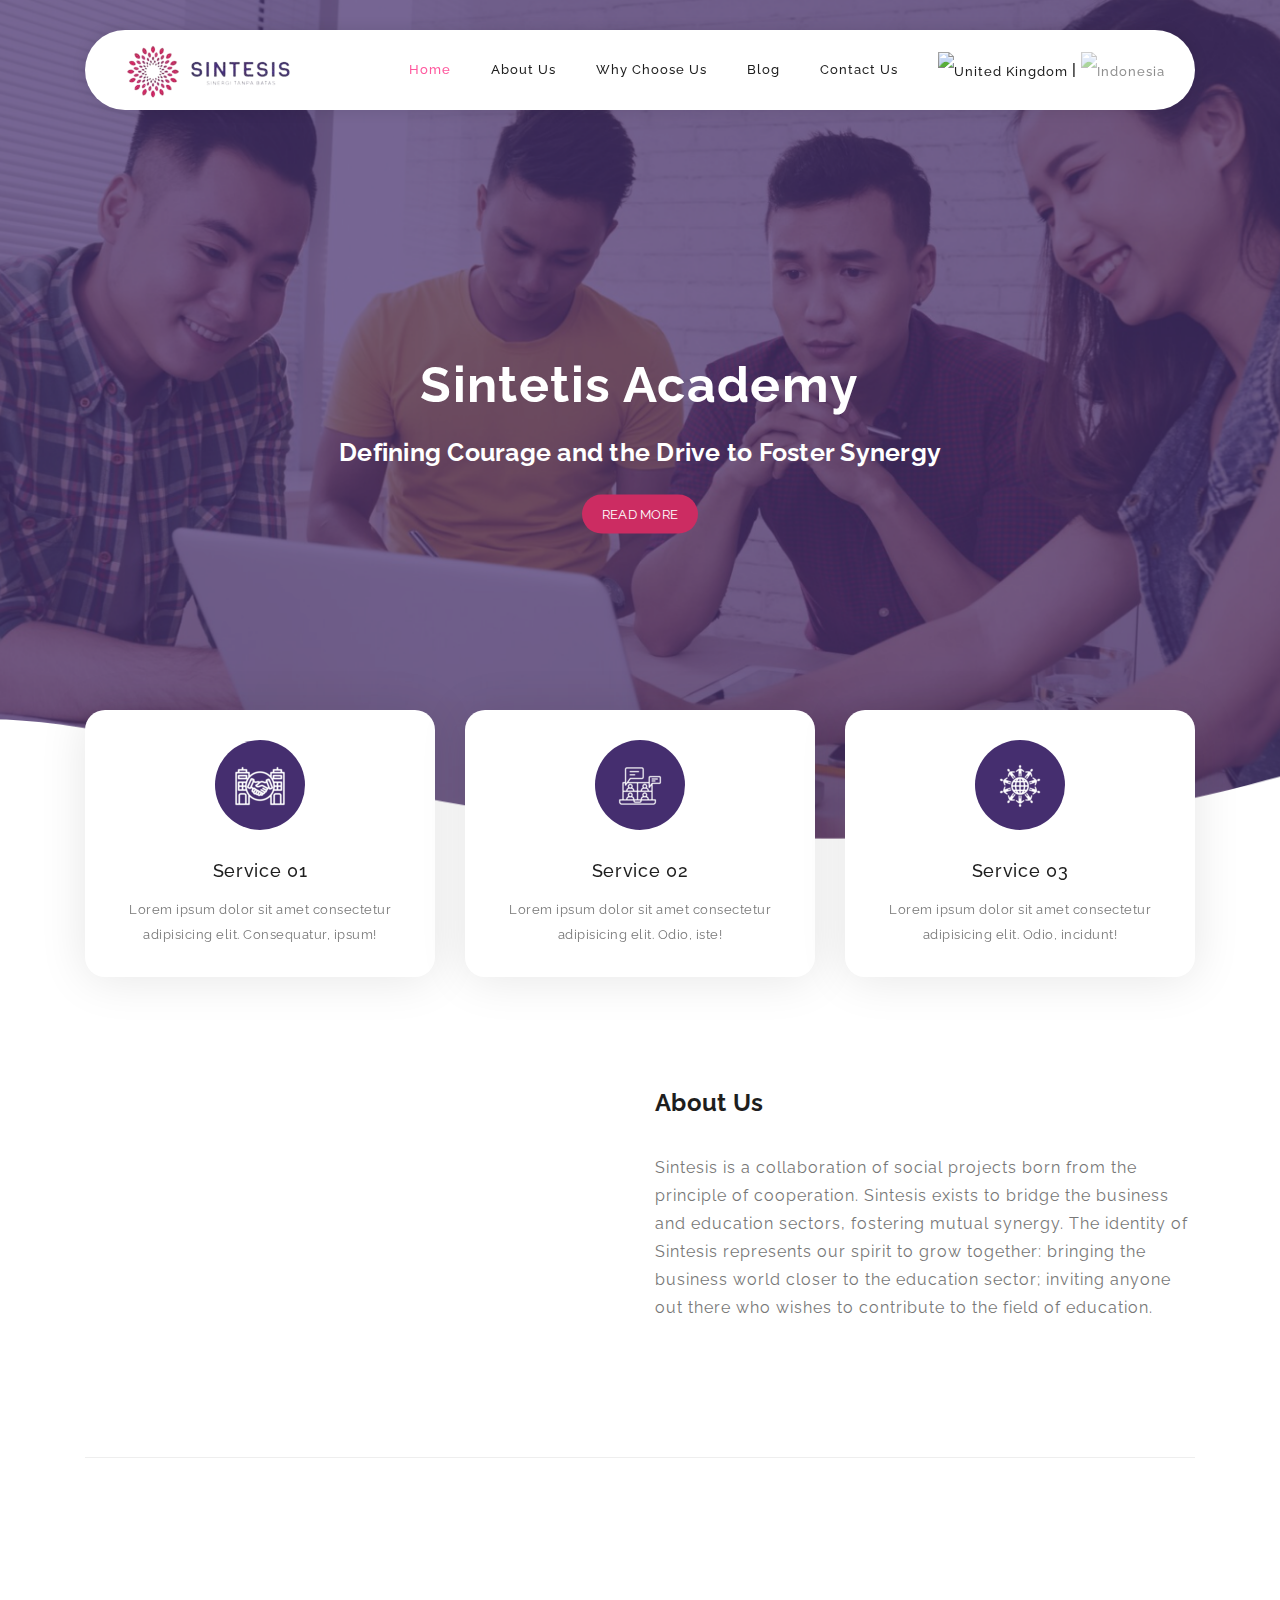
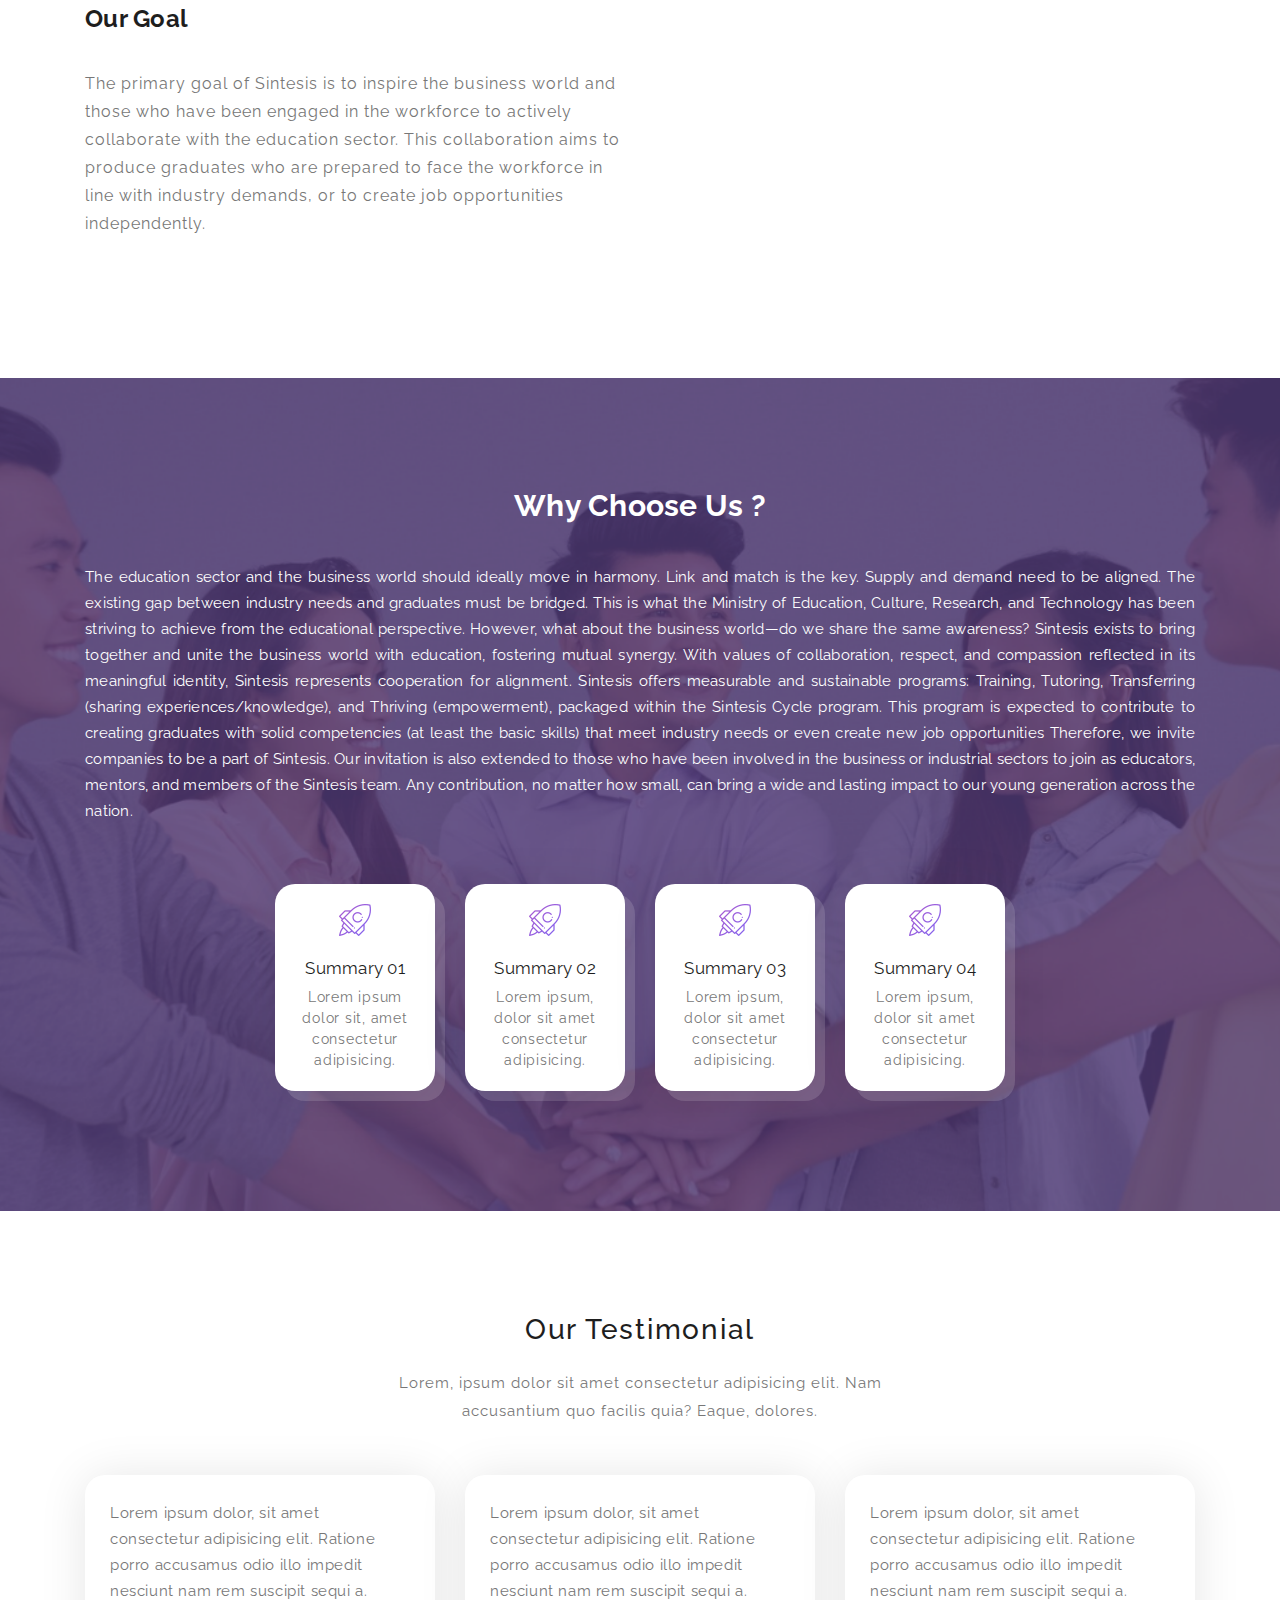
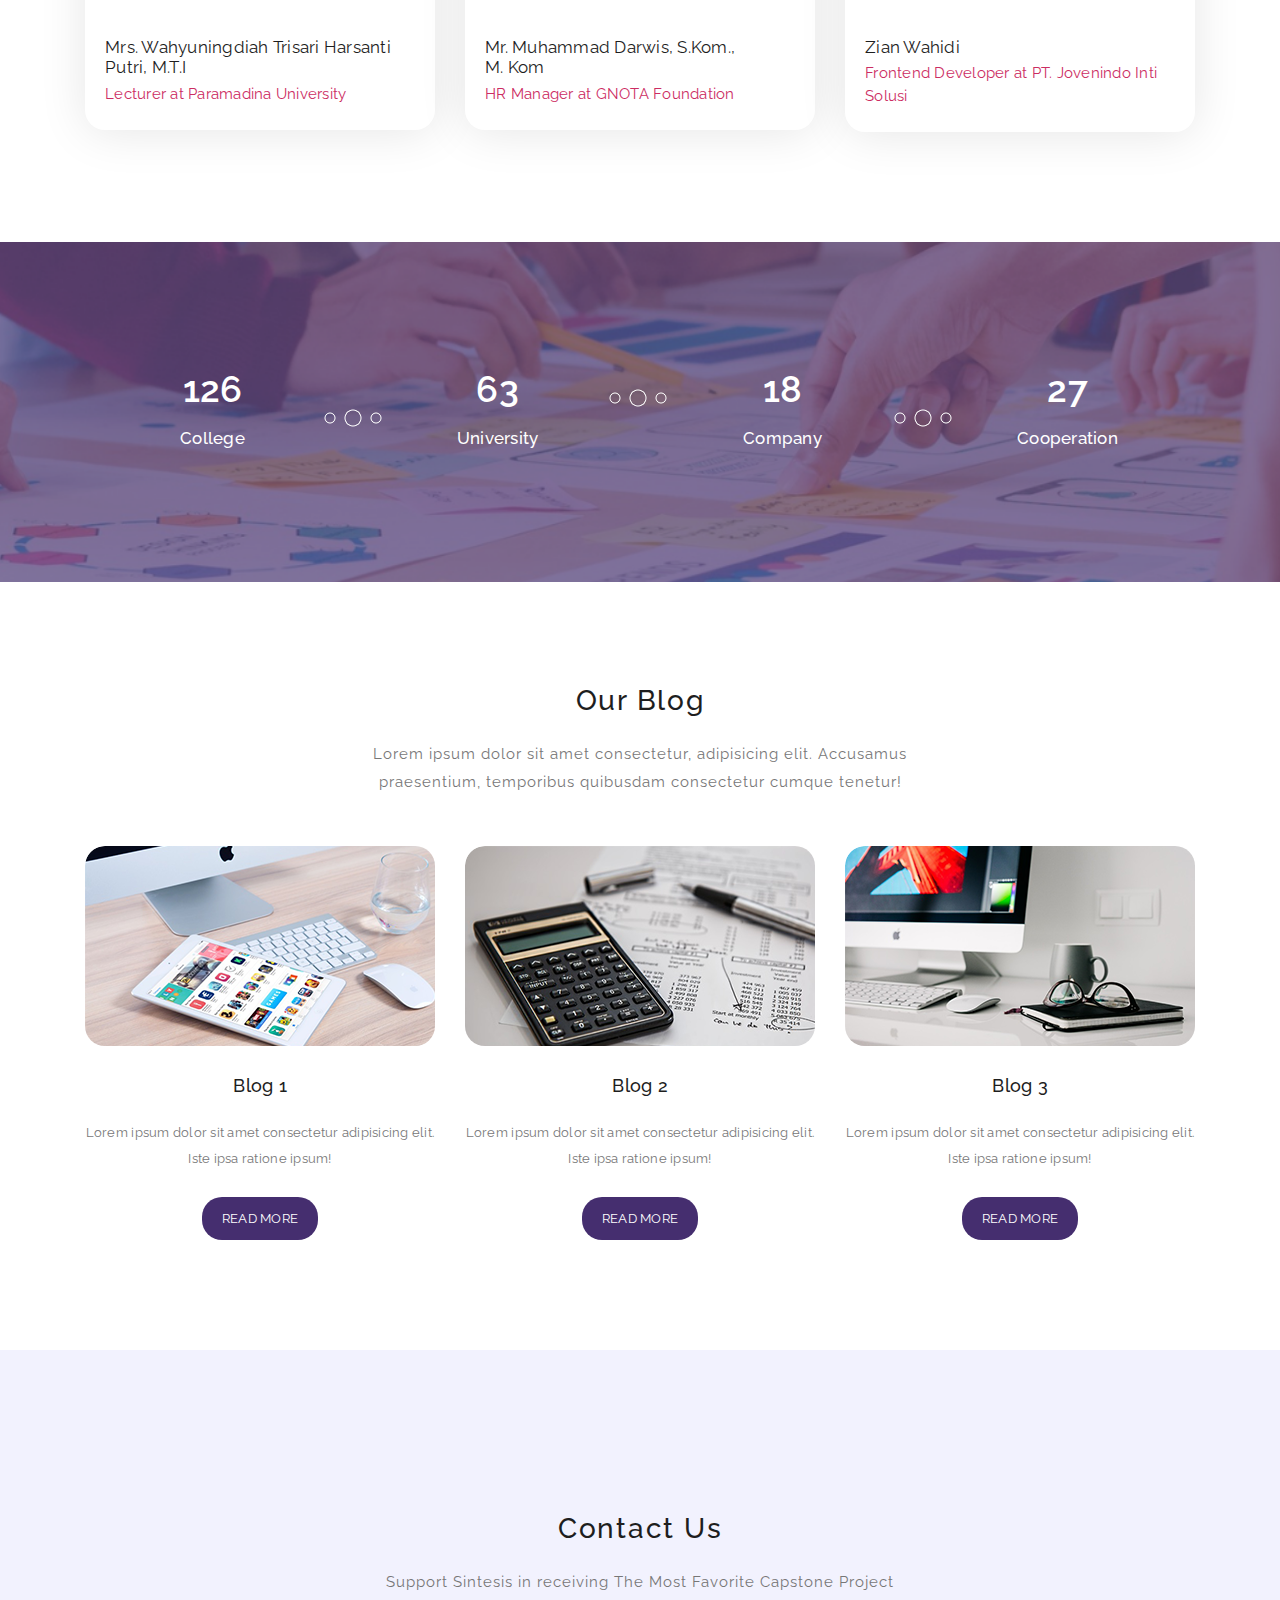
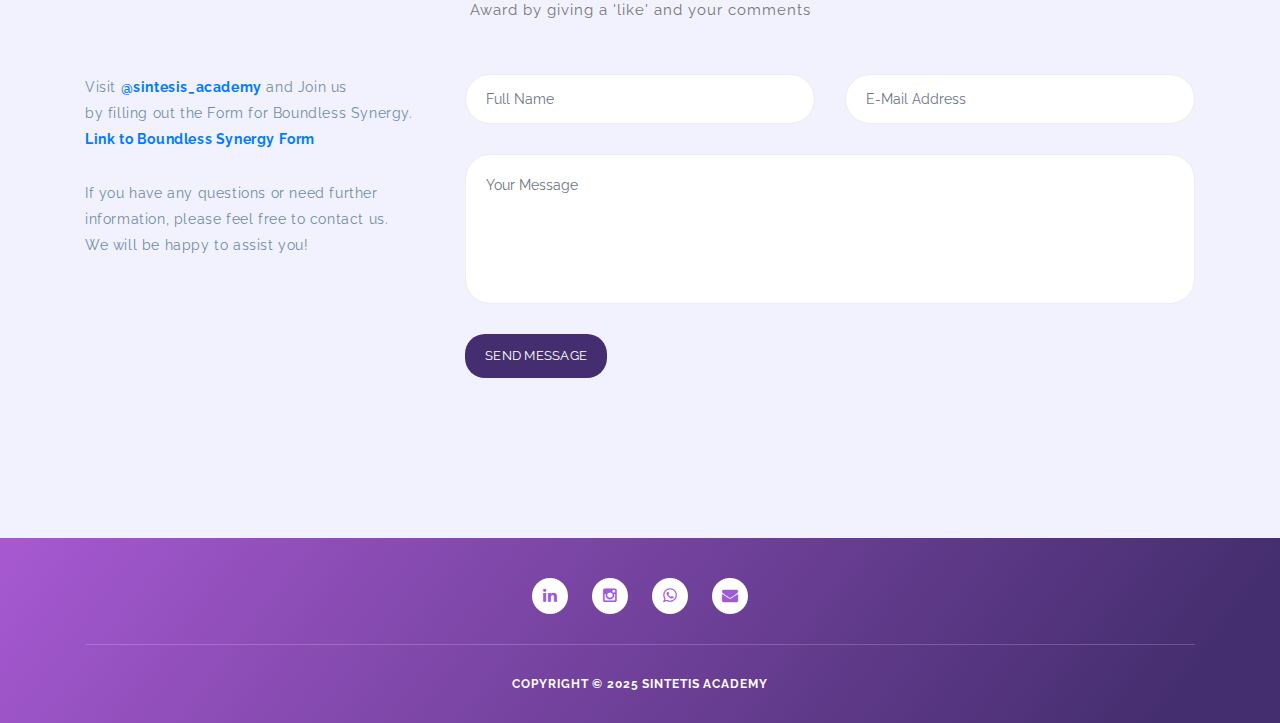
==== commit 1fc6456b: "update href" ====
--- a/EN/index.html
+++ b/EN/index.html
@@ -6,7 +6,7 @@
     <meta charset="utf-8">
     <meta name="viewport" content="width=device-width, initial-scale=1, shrink-to-fit=no">
     <link href="https://fonts.googleapis.com/css?family=Raleway:100,300,400,500,700,900" rel="stylesheet">
-    <link rel="shortcut icon" href="/assets/images/fav.png" type="image/svg+xml">
+    <link rel="shortcut icon" href="https://ziianw.github.io/sintetis-academy/assets/images/fav.png" type="image/svg+xml">
 
     <title>Sintetis Academy</title>
     <meta content="Sintetis Academy, Academy Paramadina" name="keywords">
@@ -20,9 +20,9 @@
     <meta prefix="og: http://ogp.me/ns#" property="og:url" content="https://ziianw.github.io/sintetis-academy" />
 
     <!-- Additional CSS Files -->
-    <link rel="stylesheet" type="text/css" href="/assets/css/bootstrap.min.css">
-    <link rel="stylesheet" href="/assets/css/style.css">
-    <link rel="stylesheet" type="text/css" href="/assets/css/font-awesome.css">
+    <link rel="stylesheet" type="text/css" href="https://ziianw.github.io/sintetis-academy/assets/css/bootstrap.min.css">
+    <link rel="stylesheet" href="https://ziianw.github.io/sintetis-academy/assets/css/style.css">
+    <link rel="stylesheet" type="text/css" href="https://ziianw.github.io/sintetis-academy/assets/css/font-awesome.css">
     </head>
     
     <body>
@@ -46,7 +46,7 @@
                     <nav class="main-nav">
                         <!-- ***** Logo Start ***** -->
                         <a href="#" class="logo">
-                            <img src="/assets/images/sintetisacademy.png" alt="Sintetis Academy"/>
+                            <img src="https://ziianw.github.io/sintetis-academy/assets/images/sintetisacademy.png" alt="Sintetis Academy"/>
                         </a>
                         <!-- ***** Logo End ***** -->
                         <!-- ***** Menu Start ***** -->
@@ -57,7 +57,7 @@
                             <li><a href="#blog">Blog</a></li>
                             <li><a href="#contact-us">Contact Us</a></li>
                             <li>
-                                <a href="/index.html" class="language-switch active-en">
+                                <a href="https://ziianw.github.io/sintetis-academy" class="language-switch active-en">
                                     <img src="https://flagcdn.com/40x30/gb.png" 
                                          srcset="https://flagcdn.com/80x60/gb.png 2x, https://flagcdn.com/120x90/gb.png 3x" 
                                          width="30" height="20" alt="United Kingdom" class="flag gb">
@@ -108,7 +108,7 @@
                         <div class="col-lg-4 col-md-6 col-sm-6 col-12" data-scroll-reveal="enter bottom move 50px over 0.6s after 0.2s">
                             <div class="features-small-item">
                                 <div class="icon">
-                                    <i><img src="/assets/images/service (1).png" alt=""></i>
+                                    <i><img src="https://ziianw.github.io/sintetis-academy/assets/images/service (1).png" alt=""></i>
                                 </div>
                                 <h5 class="features-title">Service 01</h5>
                                 <p>Lorem ipsum dolor sit amet consectetur adipisicing elit. Consequatur, ipsum!</p>
@@ -120,7 +120,7 @@
                         <div class="col-lg-4 col-md-6 col-sm-6 col-12" data-scroll-reveal="enter bottom move 50px over 0.6s after 0.4s">
                             <div class="features-small-item">
                                 <div class="icon">
-                                    <i><img src="/assets/images/service (2).png" alt=""></i>
+                                    <i><img src="https://ziianw.github.io/sintetis-academy/assets/images/service (2).png" alt=""></i>
                                 </div>
                                 <h5 class="features-title">Service 02</h5>
                                 <p>Lorem ipsum dolor sit amet consectetur adipisicing elit. Odio, iste!</p>
@@ -132,7 +132,7 @@
                         <div class="col-lg-4 col-md-6 col-sm-6 col-12" data-scroll-reveal="enter bottom move 50px over 0.6s after 0.6s">
                             <div class="features-small-item">
                                 <div class="icon">
-                                    <i><img src="/assets/images/service (3).png" alt=""></i>
+                                    <i><img src="https://ziianw.github.io/sintetis-academy/assets/images/service (3).png" alt=""></i>
                                 </div>
                                 <h5 class="features-title">Service 03</h5>
                                 <p>Lorem ipsum dolor sit amet consectetur adipisicing elit. Odio, incidunt!</p>
@@ -151,7 +151,7 @@
         <div class="container">
             <div class="row">
                 <div class="col-lg-5 col-md-12 col-sm-12 align-self-center" data-scroll-reveal="enter left move 30px over 0.6s after 0.4s">
-                    <img src="/assets/images/left-image.png" class="rounded img-fluid d-block mx-auto" alt="App">
+                    <img src="https://ziianw.github.io/sintetis-academy/assets/images/left-image.png" class="rounded img-fluid d-block mx-auto" alt="App">
                 </div>
                 <div class="col-lg-1"></div>
                 <div class="col-lg-6 col-md-12 col-sm-12 align-self-center mobile-top-fix">
@@ -186,7 +186,7 @@
                 </div>
                 <div class="col-lg-1"></div>
                 <div class="col-lg-5 col-md-12 col-sm-12 align-self-center mobile-bottom-fix-big" data-scroll-reveal="enter right move 30px over 0.6s after 0.4s">
-                    <img src="/assets/images/right-image.png" class="rounded img-fluid d-block mx-auto" alt="App">
+                    <img src="https://ziianw.github.io/sintetis-academy/assets/images/right-image.png" class="rounded img-fluid d-block mx-auto" alt="App">
                 </div>
             </div>
         </div>
@@ -212,28 +212,28 @@
                 <div class="row justify-content-center">
                     <div class="col-lg-2 col-md-3 col-sm-6 col-6">
                         <a href="#" class="mini-box">
-                            <i><img src="/assets/images/work-process-item-01.png" alt=""></i>
+                            <i><img src="https://ziianw.github.io/sintetis-academy/assets/images/work-process-item-01.png" alt=""></i>
                             <strong>Summary 01</strong>
                             <span>Lorem ipsum dolor sit, amet consectetur adipisicing.</span>
                         </a>
                     </div>
                     <div class="col-lg-2 col-md-3 col-sm-6 col-6">
                         <a href="#" class="mini-box">
-                            <i><img src="/assets/images/work-process-item-01.png" alt=""></i>
+                            <i><img src="https://ziianw.github.io/sintetis-academy/assets/images/work-process-item-01.png" alt=""></i>
                             <strong>Summary 02</strong>
                             <span>Lorem ipsum, dolor sit amet consectetur adipisicing.</span>
                         </a>
                     </div>
                     <div class="col-lg-2 col-md-3 col-sm-6 col-6">
                         <a href="#" class="mini-box">
-                            <i><img src="/assets/images/work-process-item-01.png" alt=""></i>
+                            <i><img src="https://ziianw.github.io/sintetis-academy/assets/images/work-process-item-01.png" alt=""></i>
                             <strong>Summary 03</strong>
                             <span>Lorem ipsum, dolor sit amet consectetur adipisicing.</span>
                         </a>
                     </div>
                     <div class="col-lg-2 col-md-3 col-sm-6 col-6">
                         <a href="#" class="mini-box">
-                            <i><img src="/assets/images/work-process-item-01.png" alt=""></i>
+                            <i><img src="https://ziianw.github.io/sintetis-academy/assets/images/work-process-item-01.png" alt=""></i>
                             <strong>Summary 04</strong>
                             <span>Lorem ipsum, dolor sit amet consectetur adipisicing.</span>
                         </a>
@@ -369,7 +369,7 @@
                 <div class="col-lg-4 col-md-6 col-sm-12">
                     <div class="blog-post-thumb">
                         <div class="img">
-                            <img src="/assets/images/blog-item-01.png" alt="">
+                            <img src="https://ziianw.github.io/sintetis-academy/assets/images/blog-item-01.png" alt="">
                         </div>
                         <div class="blog-content">
                             <h3>
@@ -385,7 +385,7 @@
                 <div class="col-lg-4 col-md-6 col-sm-12">
                     <div class="blog-post-thumb">
                         <div class="img">
-                            <img src="/assets/images/blog-item-02.png" alt="">
+                            <img src="https://ziianw.github.io/sintetis-academy/assets/images/blog-item-02.png" alt="">
                         </div>
                         <div class="blog-content">
                             <h3>
@@ -401,7 +401,7 @@
                 <div class="col-lg-4 col-md-6 col-sm-12">
                     <div class="blog-post-thumb">
                         <div class="img">
-                            <img src="/assets/images/blog-item-03.png" alt="">
+                            <img src="https://ziianw.github.io/sintetis-academy/assets/images/blog-item-03.png" alt="">
                         </div>
                         <div class="blog-content">
                             <h3>
